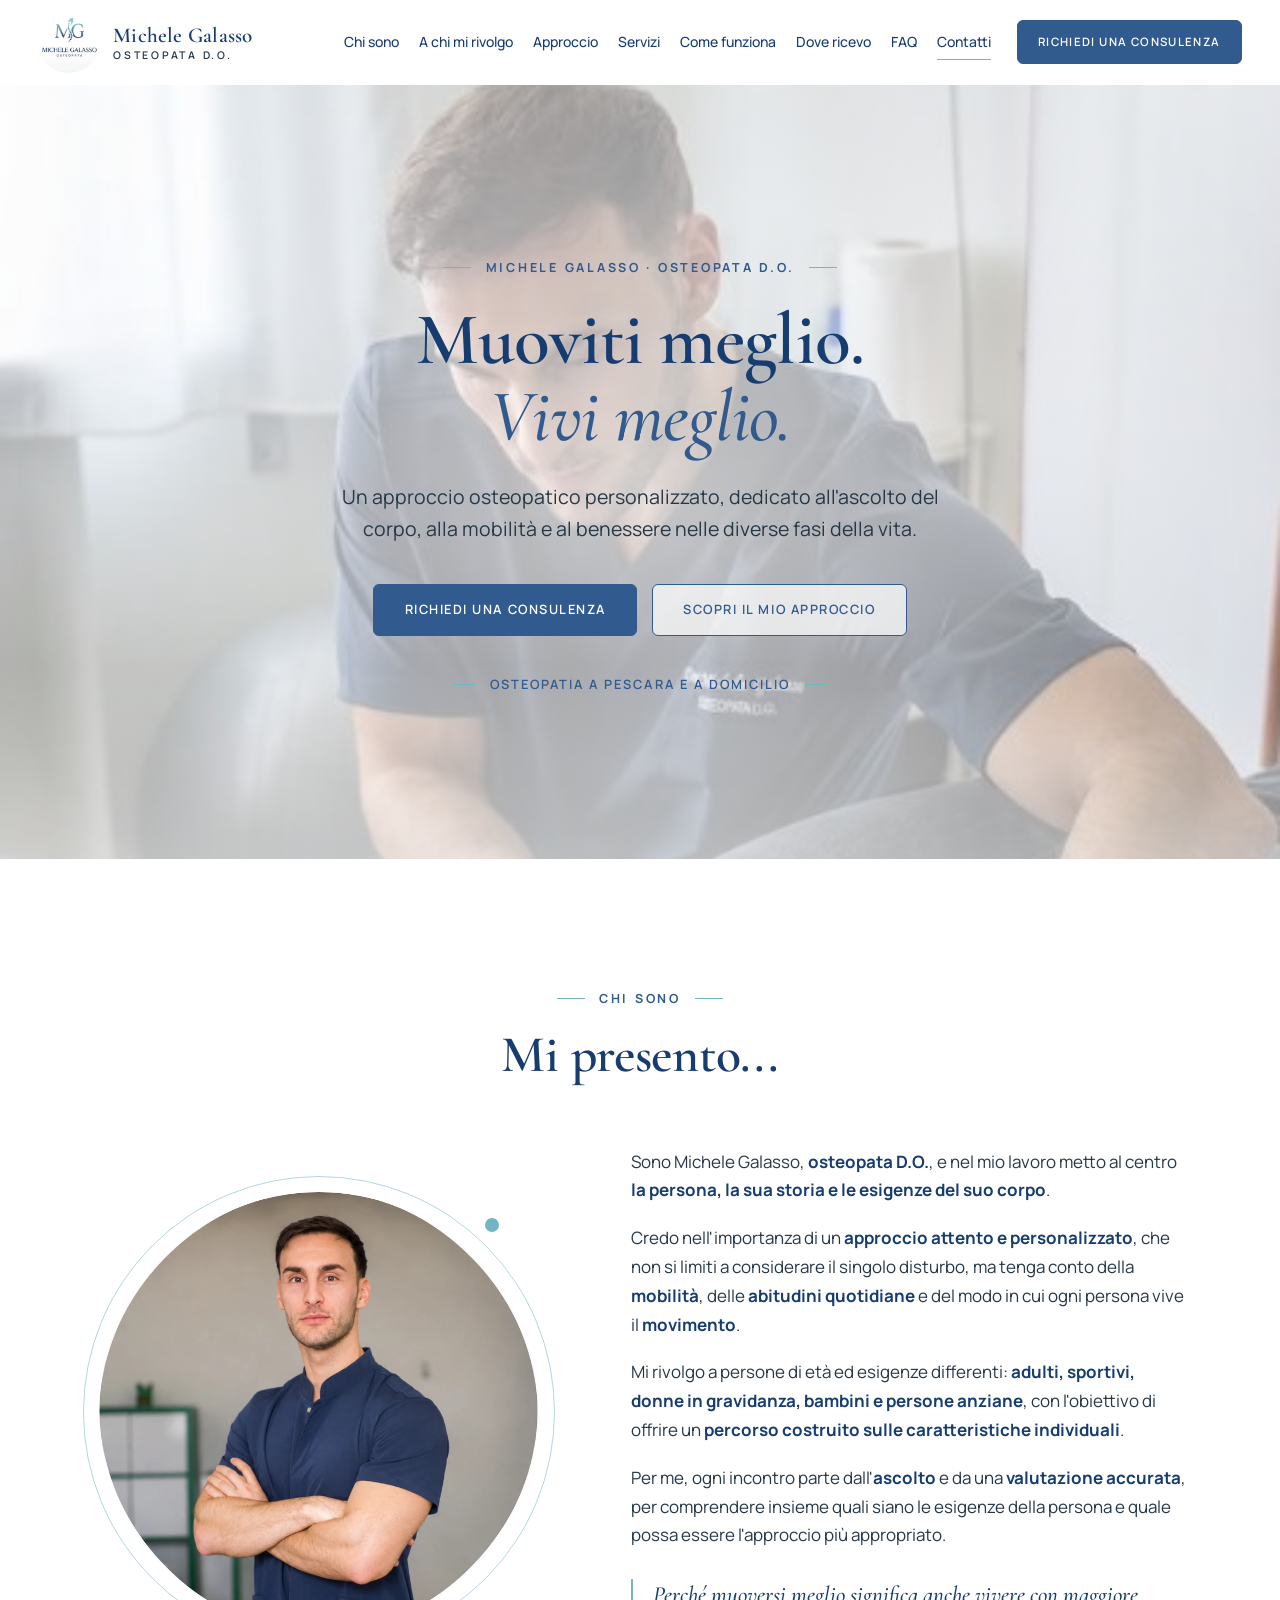
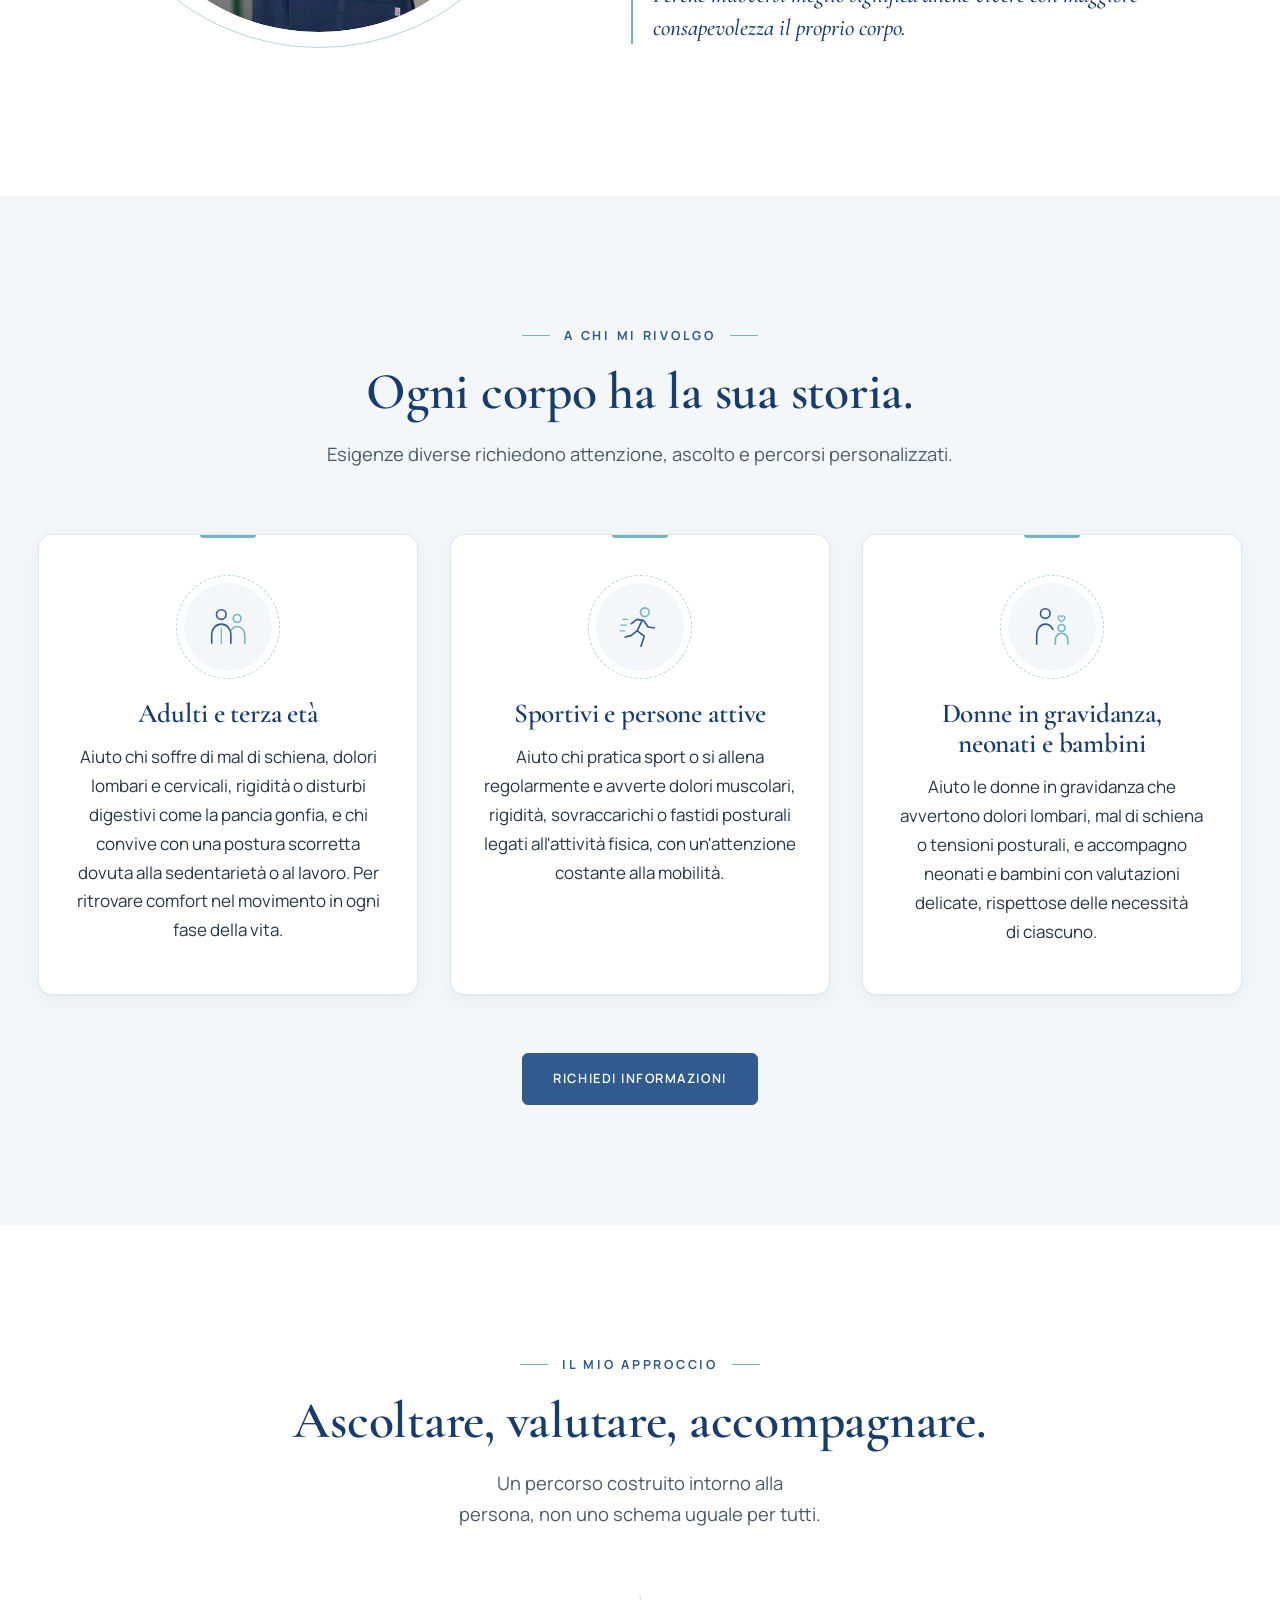
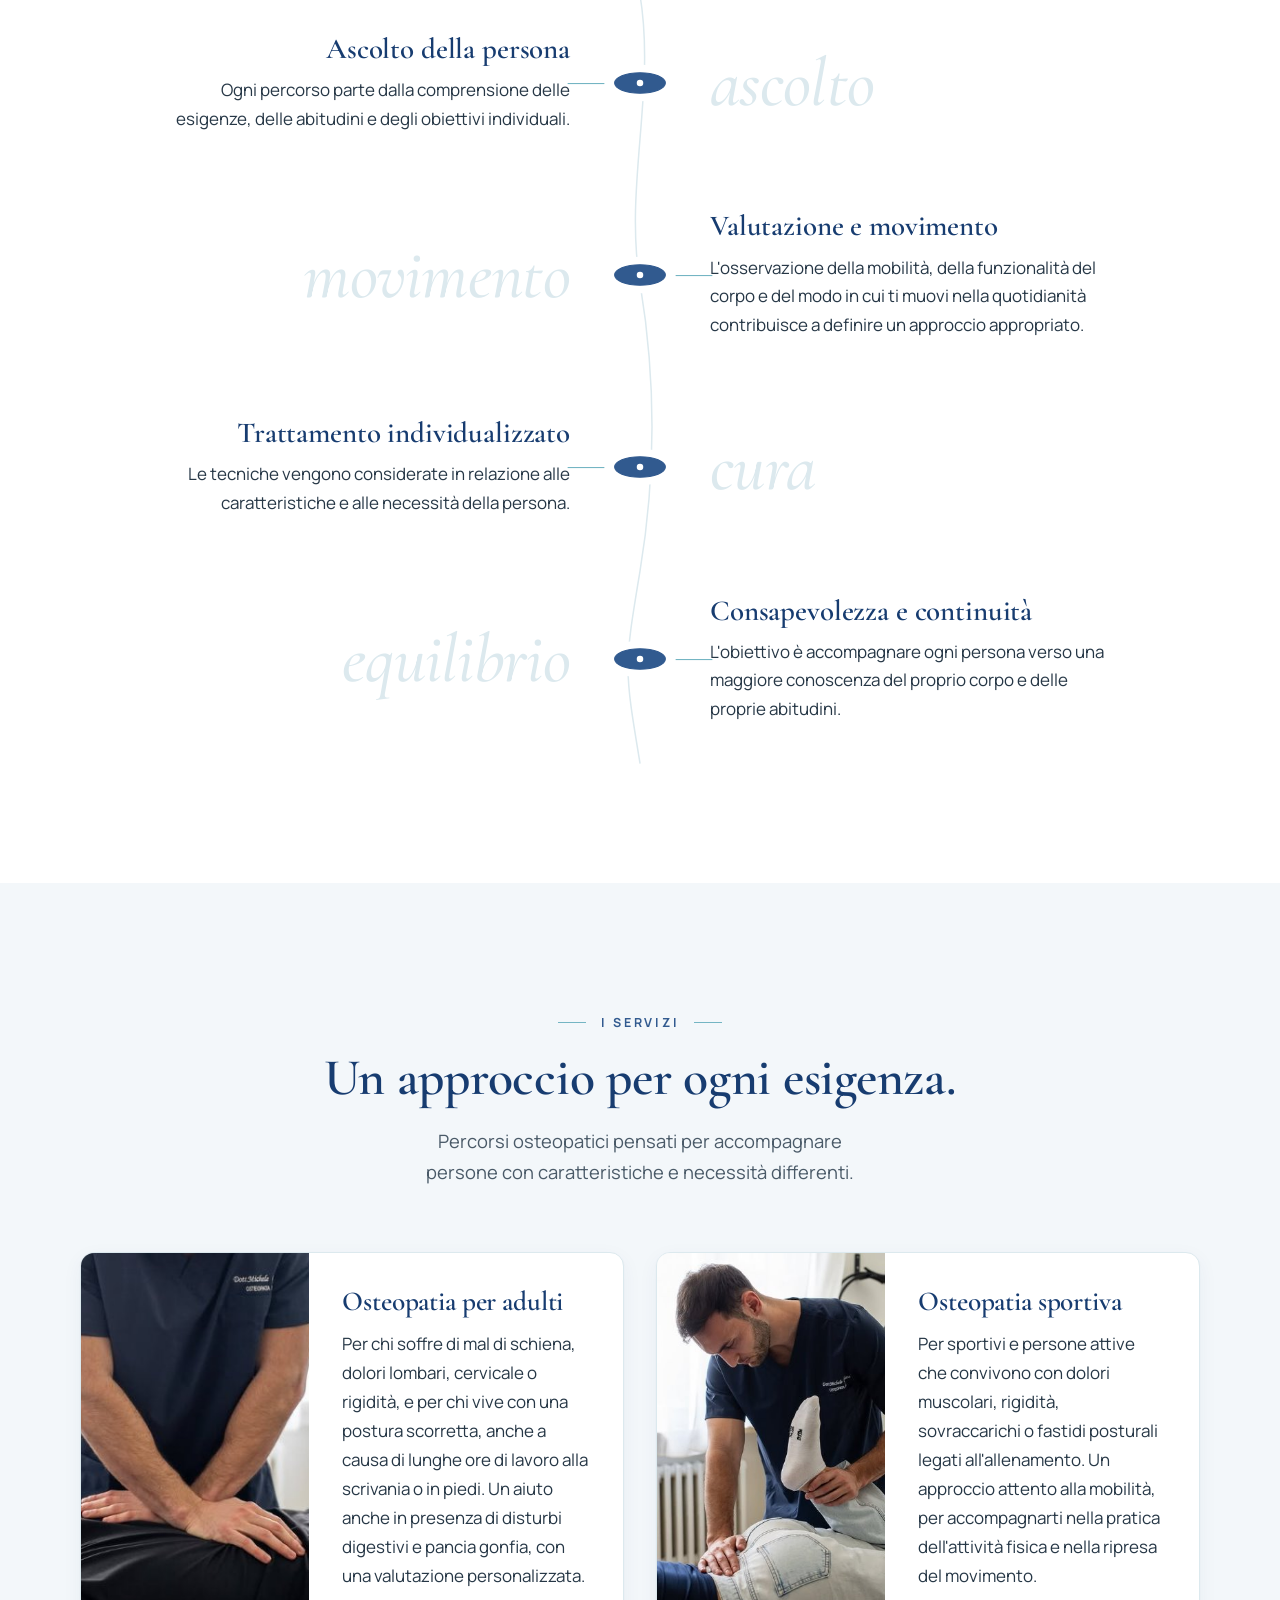
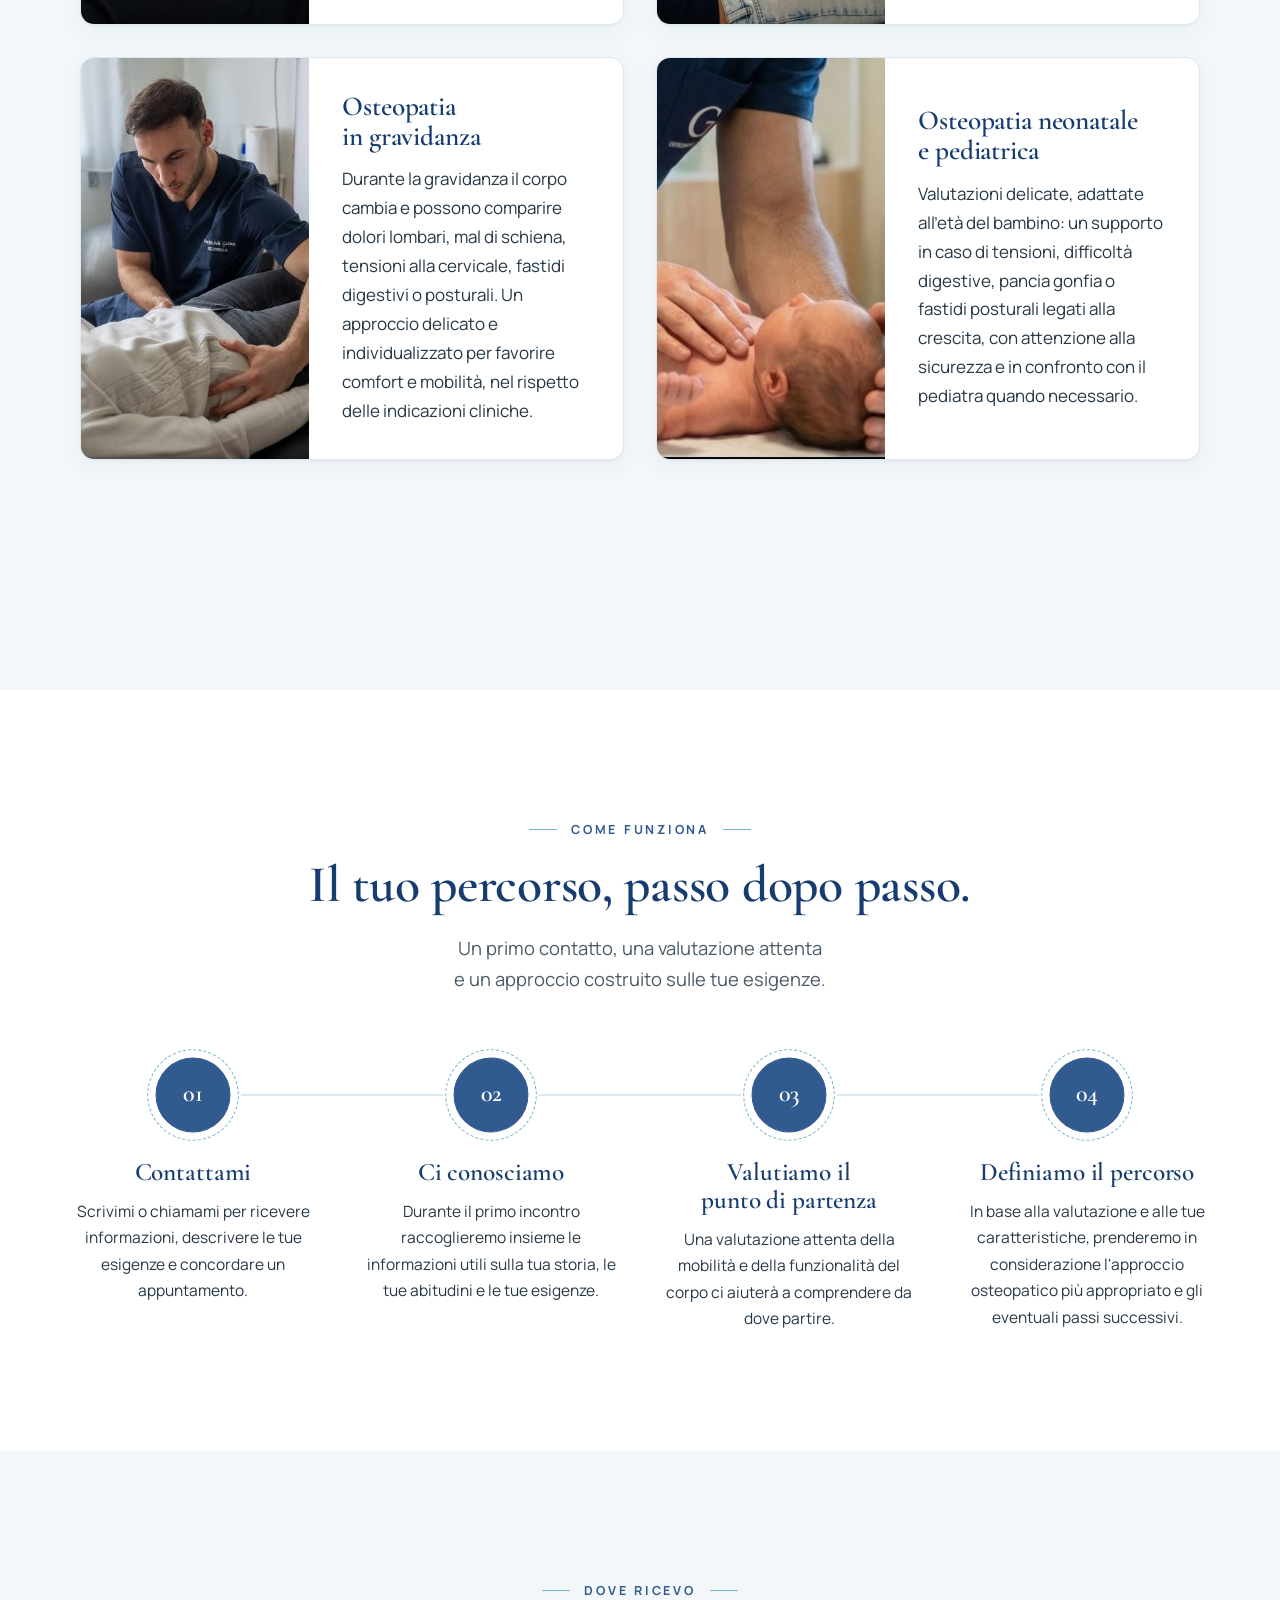
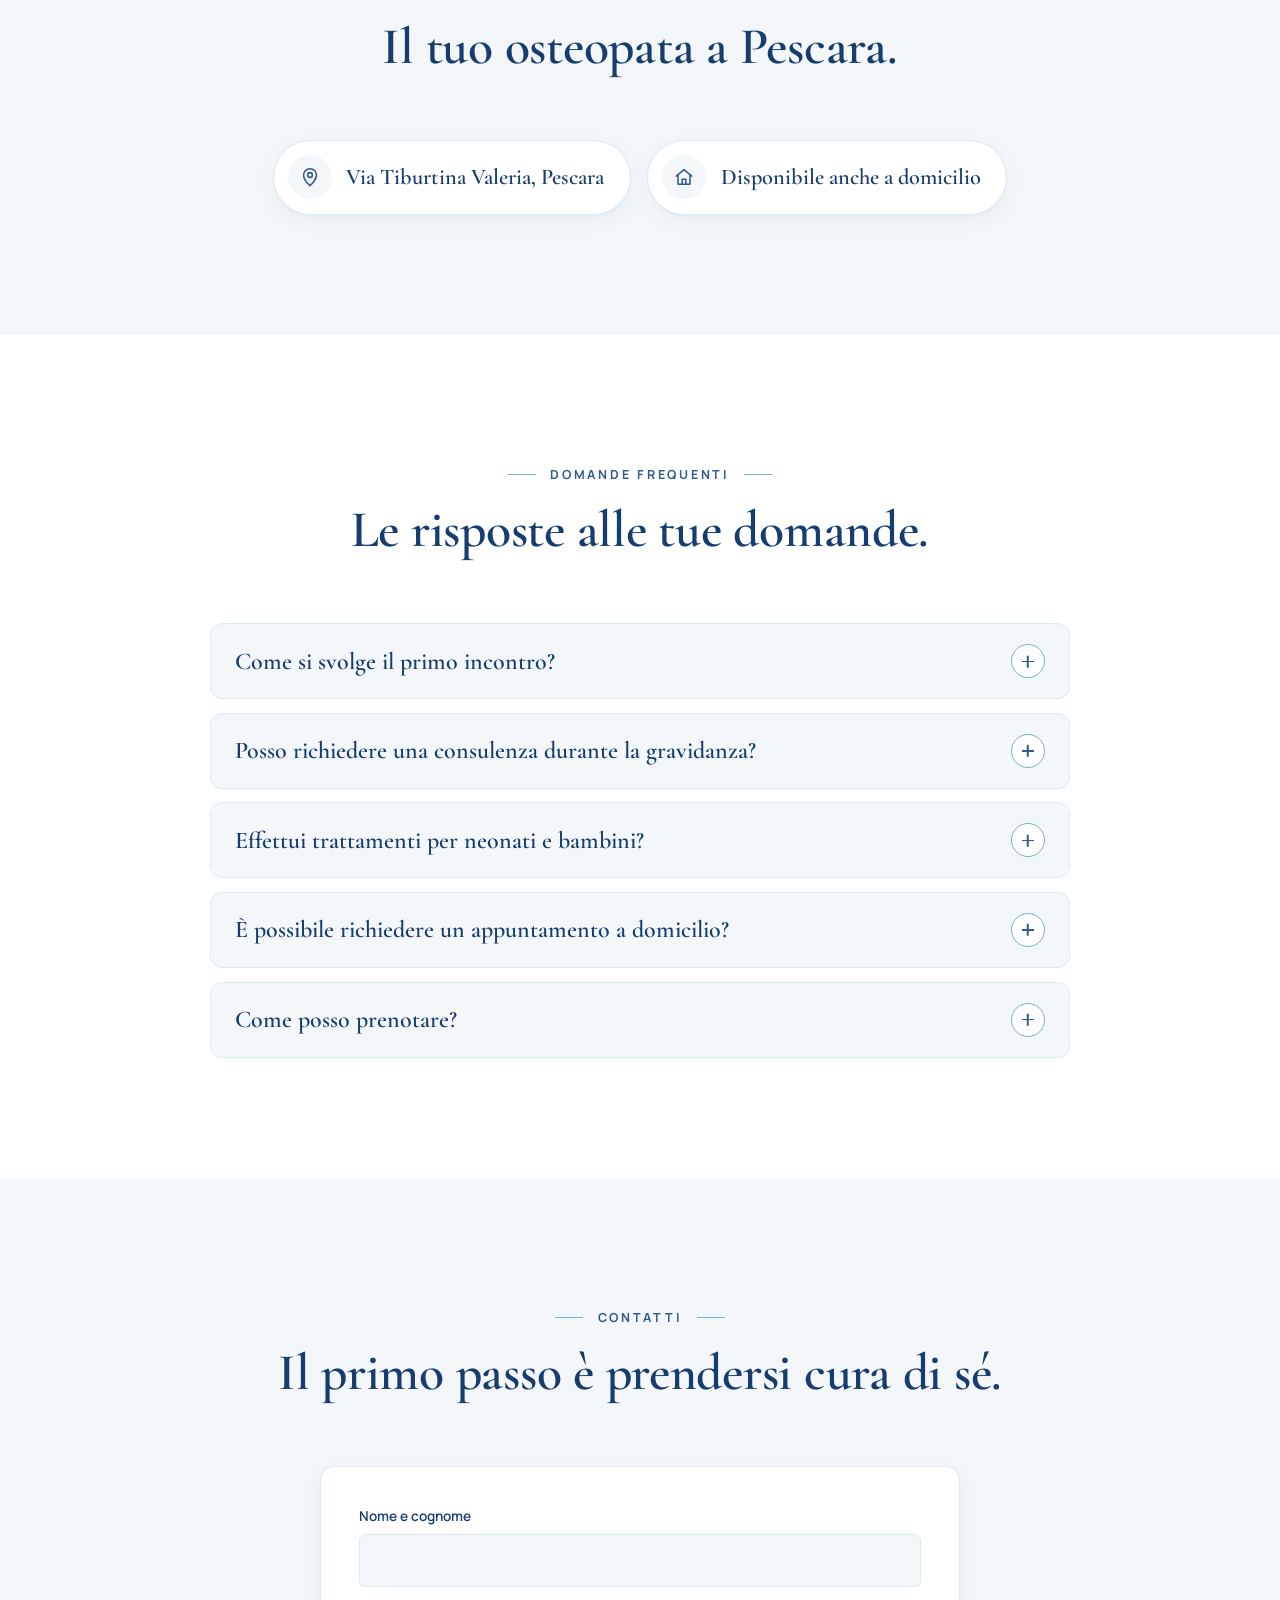
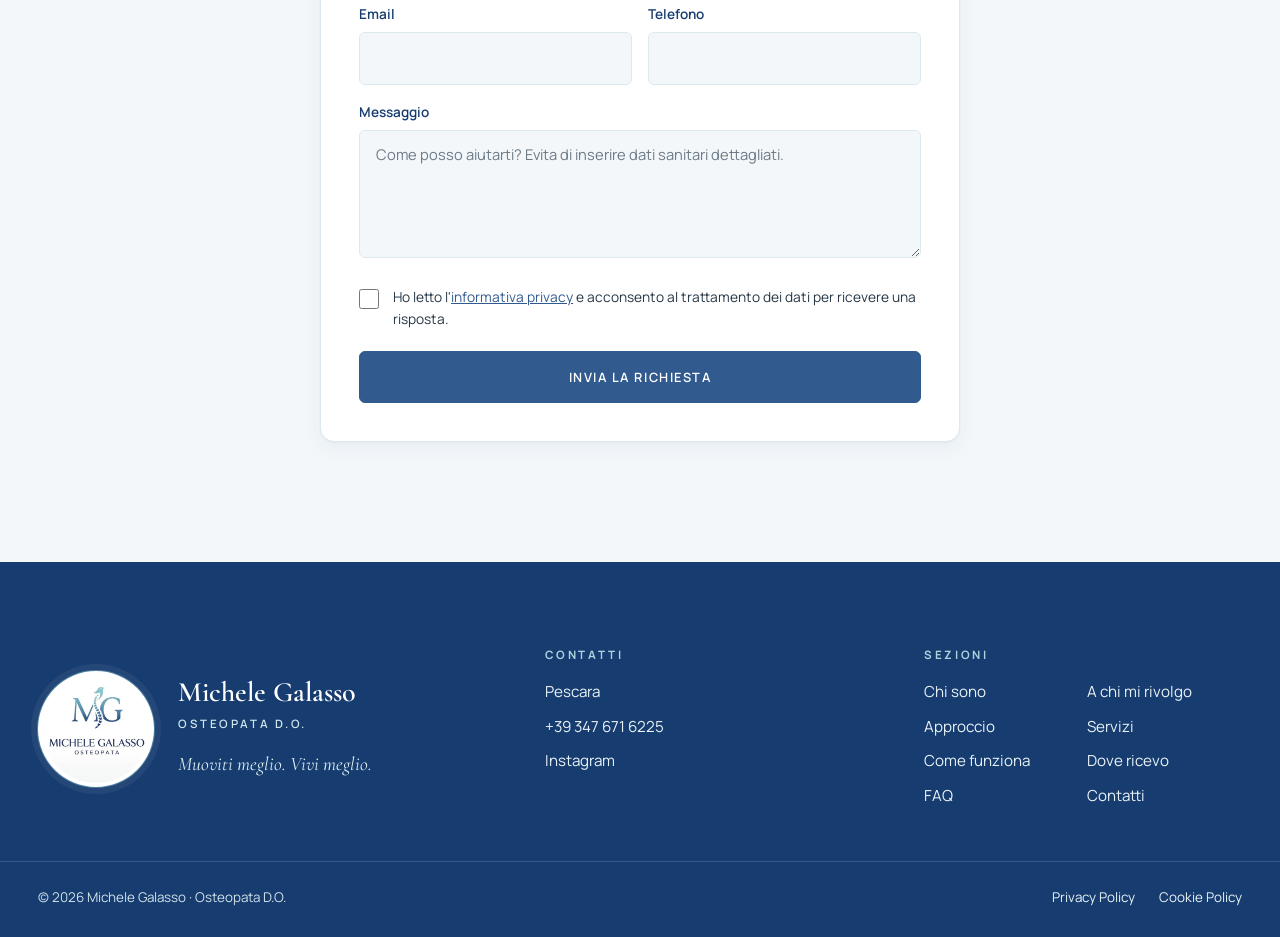
==== index.html @ 33744a8e "Sito one-page Michele Galasso, Osteopata D.O. Co-Authored-By: Claude Opus 5.5 <noreply@anthropic.com" ====
<!doctype html>
<html lang="it">
<head>
  <meta charset="utf-8">
  <meta name="viewport" content="width=device-width, initial-scale=1">
  <title>Michele Galasso | Osteopata D.O. a Pescara</title>
  <meta name="description" content="Michele Galasso, osteopata D.O. a Pescara. Scopri l'approccio personalizzato, gli ambiti di attività e come richiedere informazioni o una consulenza.">
  <meta name="theme-color" content="#173C70">
  <link rel="icon" type="image/png" href="assets/logo-michele-galasso.png">

  <meta property="og:type" content="website">
  <meta property="og:locale" content="it_IT">
  <meta property="og:title" content="Michele Galasso | Osteopata D.O. a Pescara">
  <meta property="og:description" content="Un approccio osteopatico personalizzato a Pescara. Muoviti meglio. Vivi meglio.">
  <meta property="og:image" content="assets/hero-michele-galasso-osteopata.jpg">

  <link rel="preload" as="image" href="assets/hero-michele-galasso-osteopata.jpg" fetchpriority="high">
  <link rel="preconnect" href="https://fonts.googleapis.com">
  <link rel="preconnect" href="https://fonts.gstatic.com" crossorigin>
  <link href="https://fonts.googleapis.com/css2?family=Cormorant+Garamond:ital,wght@0,500;0,600;1,500;1,600&family=Manrope:wght@400;500;600;700&display=swap" rel="stylesheet">
  <link rel="stylesheet" href="css/style.css">

  <!-- Dati strutturati: solo informazioni verificate (nessun civico, nessuna recensione). -->
  <script type="application/ld+json">
  {
    "@context": "https://schema.org",
    "@type": "LocalBusiness",
    "name": "Michele Galasso — Osteopata D.O.",
    "description": "Osteopata D.O. a Pescara. Approccio osteopatico personalizzato.",
    "telephone": "+39 347 671 6225",
    "image": "assets/hero-michele-galasso-osteopata.jpg",
    "logo": "assets/logo-michele-galasso-800.png",
    "address": {
      "@type": "PostalAddress",
      "streetAddress": "Via Tiburtina Valeria",
      "addressLocality": "Pescara",
      "addressRegion": "Abruzzo",
      "addressCountry": "IT"
    },
    "areaServed": "Pescara",
    "sameAs": ["https://www.instagram.com/michelegalasso_osteopata/"]
  }
  </script>
  <script>document.documentElement.classList.add('js');</script>
</head>
<body>
  <a class="skip-link" href="#main">Vai al contenuto</a>

  <!-- ============ 1. HEADER ============ -->
  <header class="site-header" id="top">
    <div class="container header-inner">
      <a class="brand" href="#top" aria-label="Michele Galasso, Osteopata D.O. — torna all'inizio">
        <img class="brand-logo" src="assets/logo-michele-galasso.png" alt="Logo Michele Galasso Osteopata" width="400" height="400">
        <span class="brand-text" aria-hidden="true">
          <span class="brand-name">Michele Galasso</span>
          <span class="brand-role">Osteopata D.O.</span>
        </span>
      </a>

      <nav class="main-nav" id="main-nav" aria-label="Navigazione principale">
        <ul class="nav-list">
          <li><a href="#chi-sono">Chi sono</a></li>
          <li><a href="#a-chi-mi-rivolgo">A chi mi rivolgo</a></li>
          <li><a href="#approccio">Approccio</a></li>
          <li><a href="#servizi">Servizi</a></li>
          <li><a href="#come-funziona">Come funziona</a></li>
          <li><a href="#dove-ricevo">Dove ricevo</a></li>
          <li><a href="#faq">FAQ</a></li>
          <li><a href="#contatti">Contatti</a></li>
        </ul>
        <a class="btn btn-primary nav-cta" href="#contatti">Richiedi una consulenza</a>
      </nav>

      <button class="nav-toggle" type="button" aria-controls="main-nav" aria-expanded="false">
        <span class="sr-only">Apri il menu</span>
        <span class="nav-toggle-bars" aria-hidden="true"><span></span><span></span><span></span></span>
      </button>
    </div>
  </header>

  <main id="main">

    <!-- ============ 2. HERO ============ -->
    <section class="hero" aria-labelledby="hero-title">
      <div class="hero-media">
        <img src="assets/hero-michele-galasso-osteopata.jpg"
             alt="Michele Galasso, osteopata, durante un trattamento osteopatico manuale su una paziente"
             width="471" height="567" fetchpriority="high" decoding="async">
      </div>
      <div class="hero-overlay" aria-hidden="true"></div>
      <div class="container hero-content">
        <p class="eyebrow eyebrow--hero">Michele Galasso · Osteopata D.O.</p>
        <h1 id="hero-title" class="hero-title"><span class="hero-title-a">Muoviti meglio.</span><br><span class="hero-title-b">Vivi meglio.</span></h1>
        <p class="hero-lead">Un approccio osteopatico personalizzato, dedicato all'ascolto del corpo, alla mobilità e al benessere nelle diverse fasi della vita.</p>
        <div class="hero-actions">
          <a class="btn btn-primary" href="#contatti">Richiedi una consulenza</a>
          <a class="btn btn-outline" href="#approccio">Scopri il mio approccio</a>
        </div>
        <p class="hero-note"><span class="hero-note-line" aria-hidden="true"></span><span>Osteopatia a Pescara e a domicilio</span><span class="hero-note-line" aria-hidden="true"></span></p>
      </div>
    </section>

    <!-- ============ 3. CHI SONO ============ -->
    <section class="section section--white" id="chi-sono" aria-labelledby="chi-sono-title">
      <div class="container about">
        <figure class="about-photo reveal">
          <img src="assets/michele-galasso-ritratto.webp" alt="Ritratto di Michele Galasso, osteopata D.O., in divisa blu" width="800" height="800" loading="lazy" decoding="async">
        </figure>

        <header class="section-head about-head reveal">
          <p class="eyebrow">Chi sono</p>
          <h2 id="chi-sono-title">Mi presento...</h2>
        </header>

        <div class="about-text reveal">
          <p>Sono Michele Galasso, <strong>osteopata D.O.</strong>, e nel mio lavoro metto al centro <strong>la persona, la sua storia e le esigenze del suo corpo</strong>.</p>
          <p>Credo nell'importanza di un <strong>approccio attento e personalizzato</strong>, che non si limiti a considerare il singolo disturbo, ma tenga conto della <strong>mobilità</strong>, delle <strong>abitudini quotidiane</strong> e del modo in cui ogni persona vive il <strong>movimento</strong>.</p>
          <p>Mi rivolgo a persone di età ed esigenze differenti: <strong>adulti, sportivi, donne in gravidanza, bambini e persone anziane</strong>, con l'obiettivo di offrire un <strong>percorso costruito sulle caratteristiche individuali</strong>.</p>
          <p>Per me, ogni incontro parte dall'<strong>ascolto</strong> e da una <strong>valutazione accurata</strong>, per comprendere insieme quali siano le esigenze della persona e quale possa essere l'approccio più appropriato.</p>
          <p class="about-quote">Perché muoversi meglio significa anche vivere con maggiore consapevolezza il proprio corpo.</p>
        </div>
      </div>
    </section>

    <!-- ============ 4. A CHI MI RIVOLGO ============ -->
    <section class="section section--ice" id="a-chi-mi-rivolgo" aria-labelledby="target-title">
      <div class="container">
        <header class="section-head reveal">
          <p class="eyebrow">A chi mi rivolgo</p>
          <h2 id="target-title">Ogni corpo ha la sua storia.</h2>
          <p class="section-lead">Esigenze diverse richiedono attenzione, ascolto e percorsi personalizzati.</p>
        </header>

        <div class="cards cards--3">
          <article class="card card--target reveal">
            <span class="target-icon" aria-hidden="true">
              <svg viewBox="0 0 48 48" fill="none" stroke-linecap="round" stroke-linejoin="round">
                <circle cx="17" cy="11" r="5" class="ic-main"/>
                <path d="M7 41v-9.5C7 25.7 11.5 21 17 21s10 4.7 10 10.5V41" class="ic-main"/>
                <circle cx="33.5" cy="15" r="4" class="ic-accent"/>
                <path d="M27.5 27.2c1.4-2.3 3.5-3.7 6-3.7 4.4 0 8 4 8 9V41" class="ic-accent"/>
                <path d="M17 26v15" class="ic-thin"/>
              </svg>
            </span>
            <h3>Adulti e terza età</h3>
            <p>Aiuto chi soffre di mal di schiena, dolori lombari e cervicali, rigidità o disturbi digestivi come la pancia gonfia, e chi convive con una postura scorretta dovuta alla sedentarietà o al lavoro. Per ritrovare comfort nel movimento in ogni fase della vita.</p>
          </article>

          <article class="card card--target reveal">
            <span class="target-icon" aria-hidden="true">
              <svg viewBox="0 0 48 48" fill="none" stroke-linecap="round" stroke-linejoin="round">
                <circle cx="29" cy="8.5" r="4.5" class="ic-accent"/>
                <path d="M26.5 16.5 21 28l7.5 5.5L25 44" class="ic-main"/>
                <path d="M21 28l-6.5 5-6 1.5" class="ic-main"/>
                <path d="M15 20.5l6-4.5 7 1.5 4.5 6.5 6.5 1" class="ic-main"/>
                <path d="M4 22h6M3 28h5M6 16h5" class="ic-thin"/>
              </svg>
            </span>
            <h3>Sportivi e persone attive</h3>
            <p>Aiuto chi pratica sport o si allena regolarmente e avverte dolori muscolari, rigidità, sovraccarichi o fastidi posturali legati all'attività fisica, con un'attenzione costante alla mobilità.</p>
          </article>

          <article class="card card--target reveal">
            <span class="target-icon" aria-hidden="true">
              <svg viewBox="0 0 48 48" fill="none" stroke-linecap="round" stroke-linejoin="round">
                <circle cx="17" cy="10" r="5" class="ic-main"/>
                <path d="M8 42v-10c0-6 4-11 9-11 3.4 0 6.3 2.2 7.9 5.5" class="ic-main"/>
                <circle cx="34" cy="25" r="3.6" class="ic-accent"/>
                <path d="M27.5 42v-4.5c0-4 2.9-7 6.5-7s6.5 3 6.5 7V42" class="ic-accent"/>
                <path d="M33.8 13.6c-.9-1.7-3.6-1.5-3.6.7 0 1.9 3.6 4.2 3.6 4.2s3.6-2.3 3.6-4.2c0-2.2-2.7-2.4-3.6-.7z" class="ic-thin"/>
              </svg>
            </span>
            <h3>Donne in gravidanza, neonati e bambini</h3>
            <p>Aiuto le donne in gravidanza che avvertono dolori lombari, mal di schiena o tensioni posturali, e accompagno neonati e bambini con valutazioni delicate, rispettose delle necessità di ciascuno.</p>
          </article>
        </div>

        <div class="section-cta reveal">
          <a class="btn btn-primary" href="#contatti">Richiedi informazioni</a>
        </div>
      </div>
    </section>

    <!-- ============ 5. IL MIO APPROCCIO ============ -->
    <section class="section section--white" id="approccio" aria-labelledby="approccio-title">
      <div class="container">
        <header class="section-head reveal">
          <p class="eyebrow">Il mio approccio</p>
          <h2 id="approccio-title">Ascoltare, valutare, accompagnare.</h2>
          <p class="section-lead">Un percorso costruito intorno alla persona, non uno schema uguale per tutti.</p>
        </header>

        <div class="spine" data-spine>
          <svg class="spine-svg" viewBox="0 0 40 1000" preserveAspectRatio="none" aria-hidden="true">
            <path class="spine-track" d="M20 0 C 36 125, 4 250, 20 375 S 36 625, 20 750 S 4 875, 20 1000"/>
            <path class="spine-draw" pathLength="1" d="M20 0 C 36 125, 4 250, 20 375 S 36 625, 20 750 S 4 875, 20 1000"/>
          </svg>

          <ul class="principles">
            <li class="principle principle--left">
              <div class="principle-content reveal">
                <h3>Ascolto della persona</h3>
                <p>Ogni percorso parte dalla comprensione delle esigenze, delle abitudini e degli obiettivi individuali.</p>
              </div>
              <span class="principle-node" aria-hidden="true"></span>
              <span class="principle-ghost" aria-hidden="true">ascolto</span>
            </li>
            <li class="principle principle--right">
              <div class="principle-content reveal">
                <h3>Valutazione e movimento</h3>
                <p>L'osservazione della mobilità, della funzionalità del corpo e del modo in cui ti muovi nella quotidianità contribuisce a definire un approccio appropriato.</p>
              </div>
              <span class="principle-node" aria-hidden="true"></span>
              <span class="principle-ghost" aria-hidden="true">movimento</span>
            </li>
            <li class="principle principle--left">
              <div class="principle-content reveal">
                <h3>Trattamento individualizzato</h3>
                <p>Le tecniche vengono considerate in relazione alle caratteristiche e alle necessità della persona.</p>
              </div>
              <span class="principle-node" aria-hidden="true"></span>
              <span class="principle-ghost" aria-hidden="true">cura</span>
            </li>
            <li class="principle principle--right">
              <div class="principle-content reveal">
                <h3>Consapevolezza e continuità</h3>
                <p>L'obiettivo è accompagnare ogni persona verso una maggiore conoscenza del proprio corpo e delle proprie abitudini.</p>
              </div>
              <span class="principle-node" aria-hidden="true"></span>
              <span class="principle-ghost" aria-hidden="true">equilibrio</span>
            </li>
          </ul>
        </div>
      </div>
    </section>

    <!-- ============ 6. I SERVIZI ============ -->
    <section class="section section--ice" id="servizi" aria-labelledby="servizi-title">
      <div class="container">
        <header class="section-head reveal">
          <p class="eyebrow">I servizi</p>
          <h2 id="servizi-title">Un approccio per ogni esigenza.</h2>
          <p class="section-lead">Percorsi osteopatici pensati per accompagnare persone con caratteristiche e necessità differenti.</p>
        </header>

        <div class="cards cards--2">
          <article class="card card--service reveal">
            <div class="card-media">
              <img src="assets/servizio-adulti.jpg" style="object-position: 50% 62%"
                   alt="Michele Galasso durante un trattamento osteopatico sulla zona lombare" width="415" height="399" loading="lazy" decoding="async">
            </div>
            <div class="card-body">
              <h3>Osteopatia per adulti</h3>
              <p>Per chi soffre di mal di schiena, dolori lombari, cervicale o rigidità, e per chi vive con una postura scorretta, anche a causa di lunghe ore di lavoro alla scrivania o in piedi. Un aiuto anche in presenza di disturbi digestivi e pancia gonfia, con una valutazione personalizzata.</p>
            </div>
          </article>

          <article class="card card--service reveal">
            <div class="card-media">
              <img src="assets/servizio-sportiva.jpg" style="object-position: 45% 40%"
                   alt="Michele Galasso durante una valutazione della mobilità dell'anca e della gamba" width="475" height="539" loading="lazy" decoding="async">
            </div>
            <div class="card-body">
              <h3>Osteopatia sportiva</h3>
              <p>Per sportivi e persone attive che convivono con dolori muscolari, rigidità, sovraccarichi o fastidi posturali legati all'allenamento. Un approccio attento alla mobilità, per accompagnarti nella pratica dell'attività fisica e nella ripresa del movimento.</p>
            </div>
          </article>

          <article class="card card--service reveal">
            <div class="card-media">
              <img src="assets/servizio-gravidanza.jpg" style="object-position: 50% 45%"
                   alt="Michele Galasso durante un trattamento osteopatico delicato su una paziente sdraiata su un fianco" width="461" height="557" loading="lazy" decoding="async">
            </div>
            <div class="card-body">
              <h3>Osteopatia in gravidanza</h3>
              <p>Durante la gravidanza il corpo cambia e possono comparire dolori lombari, mal di schiena, tensioni alla cervicale, fastidi digestivi o posturali. Un approccio delicato e individualizzato per favorire comfort e mobilità, nel rispetto delle indicazioni cliniche.</p>
            </div>
          </article>

          <article class="card card--service reveal">
            <div class="card-media">
              <img src="assets/servizio-pediatrica.jpg" style="object-position: 50% 68%"
                   alt="Michele Galasso durante una valutazione osteopatica delicata su un neonato" width="327" height="413" loading="lazy" decoding="async">
            </div>
            <div class="card-body">
              <h3>Osteopatia neonatale e pediatrica</h3>
              <p>Valutazioni delicate, adattate all'età del bambino: un supporto in caso di tensioni, difficoltà digestive, pancia gonfia o fastidi posturali legati alla crescita, con attenzione alla sicurezza e in confronto con il pediatra quando necessario.</p>
            </div>
          </article>
        </div>

        <div class="section-cta reveal">
          <a class="btn btn-primary" href="#contatti">Richiedi una consulenza</a>
        </div>
      </div>
    </section>

    <!-- ============ 7. COME FUNZIONA ============ -->
    <section class="section section--white" id="come-funziona" aria-labelledby="steps-title">
      <div class="container">
        <header class="section-head reveal">
          <p class="eyebrow">Come funziona</p>
          <h2 id="steps-title">Il tuo percorso, passo dopo passo.</h2>
          <p class="section-lead">Un primo contatto, una valutazione attenta e un approccio costruito sulle tue esigenze.</p>
        </header>

        <div class="journey" data-journey>
          <div class="journey-track" aria-hidden="true">
            <span class="journey-fill"></span>
            <span class="journey-head"></span>
          </div>
          <ol class="journey-steps">
            <li class="jstep">
              <span class="jstep-node" aria-hidden="true"><span>01</span></span>
              <div class="jstep-text">
                <h3>Contattami</h3>
                <p>Scrivimi o chiamami per ricevere informazioni, descrivere le tue esigenze e concordare un appuntamento.</p>
              </div>
            </li>
            <li class="jstep">
              <span class="jstep-node" aria-hidden="true"><span>02</span></span>
              <div class="jstep-text">
                <h3>Ci conosciamo</h3>
                <p>Durante il primo incontro raccoglieremo insieme le informazioni utili sulla tua storia, le tue abitudini e le tue esigenze.</p>
              </div>
            </li>
            <li class="jstep">
              <span class="jstep-node" aria-hidden="true"><span>03</span></span>
              <div class="jstep-text">
                <h3>Valutiamo il punto di partenza</h3>
                <p>Una valutazione attenta della mobilità e della funzionalità del corpo ci aiuterà a comprendere da dove partire.</p>
              </div>
            </li>
            <li class="jstep">
              <span class="jstep-node" aria-hidden="true"><span>04</span></span>
              <div class="jstep-text">
                <h3>Definiamo il percorso</h3>
                <p>In base alla valutazione e alle tue caratteristiche, prenderemo in considerazione l'approccio osteopatico più appropriato e gli eventuali passi successivi.</p>
              </div>
            </li>
          </ol>
        </div>
      </div>
    </section>

    <!-- ============ 8. DOVE RICEVO ============ -->
    <section class="section section--ice" id="dove-ricevo" aria-labelledby="dove-title">
      <div class="container">
        <header class="section-head reveal">
          <p class="eyebrow">Dove ricevo</p>
          <h2 id="dove-title">Il tuo osteopata a Pescara.</h2>
        </header>

        <div class="address reveal">
          <!-- Civico da verificare (75 o 87) prima di aggiungerlo -->
          <address class="address-box">
            <span class="address-icon" aria-hidden="true">
              <svg viewBox="0 0 24 24" fill="none" stroke-linecap="round" stroke-linejoin="round"><path d="M12 21.5s-7-6.1-7-11.6A7 7 0 0 1 19 9.9c0 5.5-7 11.6-7 11.6z"/><circle cx="12" cy="9.8" r="2.6"/></svg>
            </span>
            <span>Via Tiburtina Valeria, Pescara</span>
          </address>
          <p class="address-box">
            <span class="address-icon" aria-hidden="true">
              <svg viewBox="0 0 24 24" fill="none" stroke-linecap="round" stroke-linejoin="round"><path d="M3.5 11 12 4l8.5 7"/><path d="M5.5 9.5V20h13V9.5"/><path d="M10 20v-5.5h4V20"/></svg>
            </span>
            <span>Disponibile anche a domicilio</span>
          </p>
        </div>
      </div>
    </section>

    <!-- ============ 9. FAQ ============ -->
    <section class="section section--white" id="faq" aria-labelledby="faq-title">
      <div class="container">
        <header class="section-head reveal">
          <p class="eyebrow">Domande frequenti</p>
          <h2 id="faq-title">Le risposte alle tue domande.</h2>
        </header>

        <div class="faq reveal" data-accordion>
          <div class="faq-item">
            <h3 class="faq-q">
              <button type="button" id="faq-btn-2" aria-expanded="false" aria-controls="faq-panel-2">
                <span>Come si svolge il primo incontro?</span><span class="faq-icon" aria-hidden="true"></span>
              </button>
            </h3>
            <div class="faq-a" id="faq-panel-2" role="region" aria-labelledby="faq-btn-2" hidden>
              <div class="faq-a-inner"><p>Nel primo incontro raccolgo le informazioni utili, ascolto le tue esigenze ed effettuo una valutazione, per comprendere insieme a te se e come procedere con il trattamento.</p></div>
            </div>
          </div>
          <div class="faq-item">
            <h3 class="faq-q">
              <button type="button" id="faq-btn-3" aria-expanded="false" aria-controls="faq-panel-3">
                <span>Posso richiedere una consulenza durante la gravidanza?</span><span class="faq-icon" aria-hidden="true"></span>
              </button>
            </h3>
            <div class="faq-a" id="faq-panel-3" role="region" aria-labelledby="faq-btn-3" hidden>
              <div class="faq-a-inner"><p>Sì, puoi contattarmi per ricevere informazioni su una valutazione osteopatica in gravidanza. Considero ogni situazione con attenzione individuale e, quando necessario, mi confronto con i professionisti sanitari di riferimento.</p></div>
            </div>
          </div>
          <div class="faq-item">
            <h3 class="faq-q">
              <button type="button" id="faq-btn-4" aria-expanded="false" aria-controls="faq-panel-4">
                <span>Effettui trattamenti per neonati e bambini?</span><span class="faq-icon" aria-hidden="true"></span>
              </button>
            </h3>
            <div class="faq-a" id="faq-panel-4" role="region" aria-labelledby="faq-btn-4" hidden>
              <div class="faq-a-inner"><p>Sì, mi occupo anche di valutazioni osteopatiche rivolte all'età pediatrica. Considero sempre le esigenze del bambino e il ruolo del pediatra nella gestione della sua salute.</p></div>
            </div>
          </div>
          <div class="faq-item">
            <h3 class="faq-q">
              <button type="button" id="faq-btn-6" aria-expanded="false" aria-controls="faq-panel-6">
                <span>È possibile richiedere un appuntamento a domicilio?</span><span class="faq-icon" aria-hidden="true"></span>
              </button>
            </h3>
            <div class="faq-a" id="faq-panel-6" role="region" aria-labelledby="faq-btn-6" hidden>
              <div class="faq-a-inner"><p>Sì, oltre a ricevere a Pescara sono disponibile anche per visite a domicilio. Contattami per concordare insieme giorno e orario dell'appuntamento.</p></div>
            </div>
          </div>
          <div class="faq-item">
            <h3 class="faq-q">
              <button type="button" id="faq-btn-5" aria-expanded="false" aria-controls="faq-panel-5">
                <span>Come posso prenotare?</span><span class="faq-icon" aria-hidden="true"></span>
              </button>
            </h3>
            <div class="faq-a" id="faq-panel-5" role="region" aria-labelledby="faq-btn-5" hidden>
              <div class="faq-a-inner"><p>Puoi chiamarmi al <a href="tel:+393476716225">+39 347 671 6225</a> oppure scrivermi attraverso il <a href="#modulo-contatto">modulo di contatto</a>: ti risponderò il prima possibile.</p></div>
            </div>
          </div>
        </div>
      </div>
    </section>

    <!-- ============ 10. CONTATTI ============ -->
    <section class="section section--ice" id="contatti" aria-labelledby="contatti-title">
      <div class="container">
        <header class="section-head reveal">
          <p class="eyebrow">Contatti</p>
          <h2 id="contatti-title">Il primo passo è prendersi cura di sé.</h2>
        </header>

        <form class="contact-form reveal" id="modulo-contatto" novalidate aria-labelledby="contatti-title">
          <div class="field">
            <label for="f-nome">Nome e cognome</label>
            <input id="f-nome" name="nome" type="text" autocomplete="name" required maxlength="80" aria-describedby="err-nome">
            <p class="field-error" id="err-nome" aria-live="polite"></p>
          </div>
          <div class="field-row">
            <div class="field">
              <label for="f-email">Email</label>
              <input id="f-email" name="email" type="email" autocomplete="email" required maxlength="120" aria-describedby="err-email">
              <p class="field-error" id="err-email" aria-live="polite"></p>
            </div>
            <div class="field">
              <label for="f-tel">Telefono</label>
              <input id="f-tel" name="telefono" type="tel" autocomplete="tel" inputmode="tel" required maxlength="25" aria-describedby="err-tel">
              <p class="field-error" id="err-tel" aria-live="polite"></p>
            </div>
          </div>
          <div class="field">
            <label for="f-msg">Messaggio</label>
            <textarea id="f-msg" name="messaggio" rows="4" required maxlength="1500" placeholder="Come posso aiutarti? Evita di inserire dati sanitari dettagliati." aria-describedby="err-msg"></textarea>
            <p class="field-error" id="err-msg" aria-live="polite"></p>
          </div>

          <!-- Antispam: campo trappola invisibile agli utenti -->
          <div class="hp" aria-hidden="true">
            <label for="f-website">Lascia vuoto questo campo</label>
            <input id="f-website" name="website" type="text" tabindex="-1" autocomplete="off">
          </div>

          <div class="field field--check">
            <input id="f-privacy" name="privacy" type="checkbox" required aria-describedby="err-privacy">
            <label for="f-privacy">Ho letto l'<a href="privacy.html" target="_blank" rel="noopener">informativa privacy</a> e acconsento al trattamento dei dati per ricevere una risposta.</label>
            <p class="field-error" id="err-privacy" aria-live="polite"></p>
          </div>

          <button class="btn btn-primary btn-block" type="submit">Invia la richiesta</button>
          <div class="form-status" role="status" aria-live="polite"></div>
        </form>
      </div>
    </section>
  </main>

  <!-- ============ 11. FOOTER ============ -->
  <footer class="site-footer">
    <div class="container footer-grid">
      <div class="footer-brand">
        <span class="footer-logo-wrap">
          <img src="assets/logo-michele-galasso.png" alt="Logo Michele Galasso Osteopata" width="400" height="400" loading="lazy">
        </span>
        <div>
          <p class="footer-name">Michele Galasso</p>
          <p class="footer-role">Osteopata D.O.</p>
          <p class="footer-claim">Muoviti meglio. Vivi meglio.</p>
        </div>
      </div>

      <div class="footer-col">
        <h2 class="footer-title">Contatti</h2>
        <ul>
          <li>Pescara</li>
          <li><a href="tel:+393476716225">+39 347 671 6225</a></li>
          <li><a href="https://www.instagram.com/michelegalasso_osteopata/" target="_blank" rel="noopener">Instagram<span class="sr-only"> (si apre in una nuova scheda)</span></a></li>
        </ul>
      </div>

      <nav class="footer-col" aria-label="Collegamenti rapidi">
        <h2 class="footer-title">Sezioni</h2>
        <ul class="footer-links">
          <li><a href="#chi-sono">Chi sono</a></li>
          <li><a href="#a-chi-mi-rivolgo">A chi mi rivolgo</a></li>
          <li><a href="#approccio">Approccio</a></li>
          <li><a href="#servizi">Servizi</a></li>
          <li><a href="#come-funziona">Come funziona</a></li>
          <li><a href="#dove-ricevo">Dove ricevo</a></li>
          <li><a href="#faq">FAQ</a></li>
          <li><a href="#contatti">Contatti</a></li>
        </ul>
      </nav>
    </div>

    <div class="container footer-bottom">
      <p>© <span data-year>2026</span> Michele Galasso · Osteopata D.O.</p>
      <!-- Inserire P.IVA e dati professionali obbligatori solo quando verificati -->
      <ul class="footer-legal">
        <li><a href="privacy.html">Privacy Policy</a></li>
        <li><a href="privacy.html#cookie">Cookie Policy</a></li>
      </ul>
    </div>
  </footer>

  <script src="js/main.js" defer></script>
</body>
</html>
---- css/style.css ----
/* ==========================================================================
   Michele Galasso — Osteopata D.O.
   Contemporary Clinical Editorial
   ========================================================================== */

:root {
  /* Palette ufficiale */
  --white: #FFFFFF;
  --ice: #F3F7FA;
  --navy: #173C70;     /* titoli */
  --accent: #315A8F;   /* accenti e CTA */
  --cyan: #74B5C3;
  --slate: #263746;
  --border: #DCE9EE;
  --surface: #E8F1F4;

  --cyan-line: rgba(116, 181, 195, 0.55);
  --text-soft: #4A5A68;

  --font-serif: "Cormorant Garamond", "Cormorant", Georgia, "Times New Roman", serif;
  --font-sans: "Manrope", system-ui, -apple-system, "Segoe UI", Roboto, Arial, sans-serif;

  --fs-h1: clamp(2.5rem, 1.6rem + 3.9vw, 4.6rem);
  --fs-h2: clamp(2.05rem, 1.55rem + 2.1vw, 3.3rem);
  --fs-h3: clamp(1.4rem, 1.27rem + 0.55vw, 1.8rem);
  --fs-body: clamp(1rem, 0.96rem + 0.18vw, 1.0625rem);
  --fs-eyebrow: 0.78rem;

  --container: 1220px;
  --gutter: clamp(1.25rem, 0.8rem + 2vw, 2.5rem);
  --section-y: clamp(4.75rem, 3.5rem + 5vw, 8.5rem);
  --header-h: 84px;

  --radius: 6px;
  --radius-lg: 14px;
  --shadow-sm: 0 1px 2px rgba(23, 60, 112, 0.04), 0 6px 20px rgba(23, 60, 112, 0.05);
  --shadow-md: 0 2px 4px rgba(23, 60, 112, 0.05), 0 16px 36px rgba(23, 60, 112, 0.08);
  --ease: cubic-bezier(0.22, 0.61, 0.36, 1);
  --t: 220ms;
}

/* ---------- Reset essenziale ---------- */
*, *::before, *::after { box-sizing: border-box; }
html { -webkit-text-size-adjust: 100%; scroll-behavior: smooth; scroll-padding-top: calc(var(--header-h) + 8px); }
body {
  margin: 0;
  background: var(--white);
  color: var(--slate);
  font-family: var(--font-sans);
  font-size: var(--fs-body);
  font-weight: 400;
  line-height: 1.7;
  -webkit-font-smoothing: antialiased;
  text-rendering: optimizeLegibility;
  overflow-x: hidden;
}
img { display: block; max-width: 100%; height: auto; }
a { color: var(--accent); }
h1, h2, h3 { margin: 0; color: var(--navy); font-family: var(--font-serif); font-weight: 600; line-height: 1.1; letter-spacing: -0.005em; text-wrap: balance; }
p { margin: 0 0 1.1em; text-wrap: pretty; }
ul, ol { margin: 0; padding: 0; list-style: none; }
button, input, textarea { font: inherit; color: inherit; }
address { font-style: normal; }
[hidden] { display: none !important; }

.sr-only {
  position: absolute !important; width: 1px; height: 1px; padding: 0; margin: -1px;
  overflow: hidden; clip: rect(0, 0, 0, 0); white-space: nowrap; border: 0;
}
.skip-link {
  position: absolute; left: 1rem; top: -100px; z-index: 200;
  background: var(--accent); color: var(--white); padding: 0.75rem 1.1rem; border-radius: var(--radius);
  font-weight: 600; text-decoration: none;
}
.skip-link:focus { top: 1rem; }

:focus-visible { outline: 2px solid var(--accent); outline-offset: 3px; border-radius: 3px; }

.container { width: 100%; max-width: calc(var(--container) + var(--gutter) * 2); margin-inline: auto; padding-inline: var(--gutter); }

/* ---------- Pulsanti ---------- */
.btn {
  display: inline-flex; align-items: center; justify-content: center; gap: 0.5rem;
  min-height: 52px; padding: 0.95rem 1.9rem;
  border: 1.5px solid var(--accent); border-radius: var(--radius);
  font-family: var(--font-sans); font-size: 0.8rem; font-weight: 600; letter-spacing: 0.12em; text-transform: uppercase;
  line-height: 1.2; text-align: center; text-decoration: none; cursor: pointer;
  transition: background-color var(--t) var(--ease), color var(--t) var(--ease), border-color var(--t) var(--ease), transform var(--t) var(--ease), box-shadow var(--t) var(--ease);
}
.btn-primary { background: var(--accent); color: var(--white); }
.btn-primary:hover { background: var(--navy); border-color: var(--navy); transform: translateY(-1px); box-shadow: 0 8px 20px rgba(49, 90, 143, 0.2); }
.btn-outline { background: rgba(255, 255, 255, 0.7); color: var(--accent); }
.btn-outline:hover { background: var(--surface); transform: translateY(-1px); }
.btn:focus-visible { outline: 2px solid var(--cyan); outline-offset: 3px; }
.btn-block { width: 100%; }

.text-link {
  display: inline-flex; align-items: center; gap: 0.5rem;
  font-size: 0.8rem; font-weight: 600; letter-spacing: 0.14em; text-transform: uppercase; text-decoration: none;
  color: var(--accent); padding-bottom: 4px;
  background: linear-gradient(var(--cyan), var(--cyan)) left bottom / 100% 1.5px no-repeat;
  transition: background-size var(--t) var(--ease), gap var(--t) var(--ease);
}
.text-link:hover { gap: 0.8rem; background-size: 40% 1.5px; }

/* ---------- Minititoli e intestazioni ---------- */
.eyebrow {
  display: inline-flex; align-items: center; justify-content: center; gap: 0.9rem;
  margin: 0 0 1.1rem;
  font-size: var(--fs-eyebrow); font-weight: 700; letter-spacing: 0.22em; text-transform: uppercase; color: var(--accent);
}
.eyebrow::before, .eyebrow::after { content: ""; width: 28px; height: 1px; background: var(--cyan); flex: none; }

.section-head { max-width: 760px; margin: 0 auto clamp(2.75rem, 2rem + 2.5vw, 4.25rem); text-align: center; }
.section-head h2 { font-size: var(--fs-h2); }
.section-lead { margin: 1.15rem auto 0; max-width: 640px; text-wrap: balance; color: var(--text-soft); font-size: clamp(1.02rem, 0.98rem + 0.25vw, 1.15rem); }

.section { padding-block: var(--section-y); }
.section--white { background: var(--white); }
.section--ice { background: var(--ice); }

.section-cta { display: flex; justify-content: center; margin-top: clamp(2.75rem, 2rem + 2vw, 3.75rem); }

/* ==========================================================================
   HEADER — desktop: tutte le voci in riga; mobile/tablet: menu burger
   ========================================================================== */
.site-header {
  position: sticky; top: 0; z-index: 100;
  background: var(--white);
  border-bottom: 1px solid transparent;
  transition: box-shadow var(--t) var(--ease), border-color var(--t) var(--ease);
}
.site-header.is-scrolled { box-shadow: 0 6px 24px rgba(23, 60, 112, 0.07); border-bottom-color: var(--border); }
.header-inner { display: flex; align-items: center; justify-content: space-between; gap: 1.5rem; height: var(--header-h); }

.brand { display: inline-flex; align-items: center; gap: 0.8rem; text-decoration: none; flex: none; }
.brand-logo { width: 62px; height: 62px; border-radius: 50%; }
.brand-text { display: flex; flex-direction: column; line-height: 1.15; }
.brand-name { font-family: var(--font-serif); font-weight: 600; font-size: 1.32rem; color: var(--navy); letter-spacing: 0.01em; white-space: nowrap; }
.brand-role { font-size: 0.66rem; font-weight: 600; letter-spacing: 0.26em; text-transform: uppercase; color: var(--slate); margin-top: 2px; white-space: nowrap; }

.main-nav { display: flex; align-items: center; gap: 1.6rem; }
.nav-list { display: flex; flex-wrap: nowrap; align-items: center; gap: 1.25rem; }
.nav-list a {
  position: relative; display: inline-block; padding: 0.4rem 0;
  font-size: 0.875rem; font-weight: 500; color: var(--navy); text-decoration: none; white-space: nowrap;
  transition: color var(--t) var(--ease);
}
.nav-list a::after {
  content: ""; position: absolute; left: 0; right: 0; bottom: 0; height: 1.5px; background: var(--cyan);
  transform: scaleX(0); transform-origin: left; transition: transform var(--t) var(--ease);
}
.nav-list a:hover { color: var(--accent); }
.nav-list a:hover::after, .nav-list a.is-active::after { transform: scaleX(1); }
.nav-cta { min-height: 44px; padding: 0.7rem 1.25rem; font-size: 0.72rem; white-space: nowrap; }

.nav-toggle {
  display: none; width: 48px; height: 48px; padding: 0; margin-right: -8px;
  background: transparent; border: 0; border-radius: var(--radius); cursor: pointer;
}
.nav-toggle-bars { position: relative; display: block; width: 24px; height: 16px; margin: auto; }
.nav-toggle-bars span {
  position: absolute; left: 0; width: 100%; height: 1.5px; background: var(--navy); border-radius: 2px;
  transition: transform var(--t) var(--ease), opacity var(--t) var(--ease), top var(--t) var(--ease);
}
.nav-toggle-bars span:nth-child(1) { top: 0; }
.nav-toggle-bars span:nth-child(2) { top: 7px; }
.nav-toggle-bars span:nth-child(3) { top: 14px; }
.nav-toggle[aria-expanded="true"] .nav-toggle-bars span:nth-child(1) { top: 7px; transform: rotate(45deg); }
.nav-toggle[aria-expanded="true"] .nav-toggle-bars span:nth-child(2) { opacity: 0; }
.nav-toggle[aria-expanded="true"] .nav-toggle-bars span:nth-child(3) { top: 7px; transform: rotate(-45deg); }

/* Desktop compatto: tutte le voci restano su una riga */
@media (min-width: 1024px) and (max-width: 1279px) {
  .brand-text { display: none; }
  .header-inner { gap: 1rem; }
  .main-nav { gap: 1rem; }
  .nav-list { gap: clamp(0.7rem, -0.6rem + 1.6vw, 1.1rem); }
  .nav-list a { font-size: 0.8rem; }
  .nav-cta { padding: 0.65rem 1rem; font-size: 0.66rem; letter-spacing: 0.08em; }
}

/* Menu burger: solo sotto i 1024px (smartphone e tablet) */
@media (max-width: 1023px) {
  .nav-toggle { display: inline-flex; align-items: center; }
  .main-nav {
    position: fixed; top: var(--header-h); left: 0; right: 0; bottom: 0;
    flex-direction: column; align-items: stretch; gap: 0;
    padding: 1.5rem var(--gutter) 2.5rem;
    background: var(--white); border-top: 1px solid var(--border);
    overflow-y: auto; overscroll-behavior: contain;
    opacity: 0; visibility: hidden; transform: translateY(-8px);
    transition: opacity var(--t) var(--ease), transform var(--t) var(--ease), visibility 0s linear var(--t);
  }
  .main-nav.is-open { opacity: 1; visibility: visible; transform: none; transition: opacity var(--t) var(--ease), transform var(--t) var(--ease); }
  .nav-list { flex-direction: column; align-items: stretch; gap: 0; max-width: 560px; width: 100%; margin: 0 auto; }
  .nav-list li { border-bottom: 1px solid var(--border); }
  .nav-list a { display: block; padding: 1rem 0.25rem; font-size: 1.05rem; text-align: center; }
  .nav-list a::after { display: none; }
  .nav-cta { margin: 1.75rem auto 0; width: 100%; max-width: 560px; min-height: 54px; font-size: 0.8rem; }
  body.nav-open { overflow: hidden; }
}

@media (max-width: 600px) {
  :root { --header-h: 72px; }
  .brand-logo { width: 52px; height: 52px; }
  .brand { gap: 0.65rem; }
  .brand-name { font-size: 1.15rem; }
  .brand-role { font-size: 0.6rem; letter-spacing: 0.22em; }
}
@media (max-width: 340px) {
  .brand-role { letter-spacing: 0.14em; }
  .brand-name { font-size: 1.05rem; }
}

/* ==========================================================================
   HERO
   ========================================================================== */
.hero {
  position: relative; isolation: isolate;
  display: flex; align-items: center;
  min-height: clamp(580px, calc(86vh - var(--header-h) + 84px), 900px);
  padding-block: clamp(5rem, 3.5rem + 5vw, 7.5rem);
  overflow: hidden;
  background: var(--ice);
}
.hero-media { position: absolute; inset: 0; z-index: -2; }
.hero-media img { width: 100%; height: 100%; object-fit: cover; object-position: 50% 16%; }
.hero-overlay {
  position: absolute; inset: 0; z-index: -1;
  background:
    radial-gradient(ellipse 55% 65% at 50% 52%, rgba(255, 255, 255, 0.78) 0%, rgba(255, 255, 255, 0.6) 55%, rgba(255, 255, 255, 0.32) 100%),
    linear-gradient(180deg, rgba(255, 255, 255, 0.2) 0%, rgba(255, 255, 255, 0) 30%, rgba(255, 255, 255, 0) 75%, rgba(243, 247, 250, 0.5) 100%);
}
.hero-content { text-align: center; max-width: 900px; }
.eyebrow--hero { margin-bottom: 1.5rem; }
.hero-title { font-size: var(--fs-h1); line-height: 1.04; letter-spacing: -0.012em; }
.hero-title-a { color: var(--navy); }
.hero-title-b { color: var(--accent); font-style: italic; font-weight: 500; }
.hero-lead { max-width: 620px; margin: 1.6rem auto 0; font-size: clamp(1.04rem, 0.98rem + 0.35vw, 1.22rem); color: var(--slate); line-height: 1.65; }
.hero-actions { display: flex; flex-wrap: wrap; justify-content: center; gap: 0.9rem; margin-top: 2.4rem; }
.hero-note {
  display: inline-flex; align-items: center; gap: 0.9rem; margin: 2.4rem 0 0;
  font-size: 0.8rem; font-weight: 600; letter-spacing: 0.16em; text-transform: uppercase; color: var(--accent);
}
.hero-note-line { width: 22px; height: 1px; background: var(--cyan); }

@media (max-width: 760px) {
  .hero { min-height: auto; padding-block: 4.25rem 4.5rem; }
  .hero-media img { object-position: 46% 18%; }
  .hero-overlay {
    background: linear-gradient(180deg, rgba(255, 255, 255, 0.6) 0%, rgba(255, 255, 255, 0.72) 40%, rgba(255, 255, 255, 0.78) 100%);
  }
  .hero-actions { flex-direction: column; align-items: stretch; max-width: 360px; margin-inline: auto; }
  .hero-actions .btn { width: 100%; }
  .hero-note { font-size: 0.72rem; letter-spacing: 0.12em; line-height: 1.7; text-wrap: balance; }
  .hero-note-line { display: none; }
  .eyebrow--hero { font-size: 0.7rem; letter-spacing: 0.18em; gap: 0.6rem; }
  .eyebrow--hero::before, .eyebrow--hero::after { width: 18px; }
}
@media (max-width: 360px) {
  .eyebrow--hero::before, .eyebrow--hero::after { display: none; }
}

/* ==========================================================================
   CHI SONO — desktop: titolo sopra, foto a sinistra, testo a destra
              mobile: foto sopra il minititolo
   ========================================================================== */
.about {
  display: grid;
  grid-template-columns: minmax(0, 0.9fr) minmax(0, 1.1fr);
  grid-template-areas: "head head" "photo text";
  align-items: center; column-gap: clamp(3rem, 2rem + 4vw, 6.5rem);
  max-width: calc(1100px + var(--gutter) * 2);
}
.about-head { grid-area: head; }
.about-photo { grid-area: photo; position: relative; margin: 0; justify-self: center; width: min(100%, 440px); aspect-ratio: 1; }
.about-text { grid-area: text; max-width: 560px; }

.about-photo::before {
  content: ""; position: absolute; inset: -16px; border-radius: 50%;
  border: 1px solid var(--cyan-line);
}
.about-photo::after {
  content: ""; position: absolute; width: 14px; height: 14px; border-radius: 50%;
  background: var(--cyan); right: 9%; top: 6%; box-shadow: 0 0 0 6px var(--white);
}
.about-photo img { width: 100%; height: 100%; object-fit: cover; border-radius: 50%; background: var(--ice); }

.about-text p { color: var(--slate); }
.about-text strong { font-weight: 700; color: var(--navy); }
.about-quote {
  margin: 1.8rem 0 2rem; padding-left: 1.25rem; border-left: 2px solid var(--cyan);
  font-family: var(--font-serif); font-style: italic; font-weight: 500; font-size: clamp(1.25rem, 1.15rem + 0.4vw, 1.45rem); line-height: 1.4; color: var(--navy) !important;
}

@media (max-width: 900px) {
  .about {
    grid-template-columns: 1fr;
    grid-template-areas: "photo" "head" "text";
    max-width: calc(620px + var(--gutter) * 2);
  }
  .about-photo { width: min(72vw, 340px); margin-bottom: clamp(2.5rem, 2rem + 2vw, 3.25rem); }
  .about-head { margin-bottom: 2rem; }
  .about-text { margin-inline: auto; }
}
@media (max-width: 600px) {
  .about-photo::before { inset: -10px; }
  .about-text { text-align: center; }
  .about-quote { border-left: 0; padding-left: 0; padding-top: 1.1rem; position: relative; }
  .about-quote::before { content: ""; position: absolute; top: 0; left: 50%; width: 36px; height: 1.5px; margin-left: -18px; background: var(--cyan); }
}

/* ==========================================================================
   CARD (A chi mi rivolgo + Servizi)
   ========================================================================== */
.cards { display: grid; gap: clamp(1.25rem, 0.8rem + 1.5vw, 2rem); }
.cards--3 { grid-template-columns: repeat(3, minmax(0, 1fr)); }
.cards--2 { grid-template-columns: repeat(2, minmax(0, 1fr)); max-width: 1120px; margin-inline: auto; }

.card {
  display: flex; flex-direction: column;
  background: var(--white); border: 1px solid var(--border); border-radius: var(--radius-lg);
  overflow: hidden; box-shadow: var(--shadow-sm);
  transition: transform 260ms var(--ease), box-shadow 260ms var(--ease), border-color 260ms var(--ease);
}
.card:hover { transform: translateY(-4px); box-shadow: var(--shadow-md); border-color: #CFE2E9; }
.card h3 { font-size: var(--fs-h3); margin-bottom: 0.85rem; }

/* Target con icona */
.card--target {
  align-items: center; text-align: center;
  padding: clamp(2.25rem, 1.8rem + 1.5vw, 3rem) clamp(1.5rem, 1.2rem + 1vw, 2.25rem);
  position: relative;
}
.card--target::before {
  content: ""; position: absolute; top: 0; left: 50%; width: 56px; height: 3px; margin-left: -28px;
  background: var(--cyan); border-radius: 0 0 3px 3px; transition: width 300ms var(--ease), margin 300ms var(--ease), background-color 300ms var(--ease);
}
.card--target:hover::before { width: 110px; margin-left: -55px; background: var(--accent); }
.card--target p { margin: 0; color: var(--slate); }

.target-icon {
  position: relative; display: grid; place-items: center;
  width: 88px; height: 88px; margin-bottom: 1.75rem;
  border-radius: 50%; background: var(--ice);
  transition: background-color 300ms var(--ease), transform 300ms var(--ease);
}
.target-icon::after {
  content: ""; position: absolute; inset: -8px; border-radius: 50%;
  border: 1px dashed var(--cyan-line);
  transition: transform 900ms var(--ease), border-color 300ms var(--ease);
}
.target-icon svg { width: 46px; height: 46px; }
.target-icon .ic-main { stroke: var(--accent); stroke-width: 1.7; }
.target-icon .ic-accent { stroke: var(--cyan); stroke-width: 1.7; }
.target-icon .ic-thin { stroke: var(--cyan); stroke-width: 1.3; }
.card--target:hover .target-icon { background: var(--surface); transform: translateY(-2px); }
.card--target:hover .target-icon::after { transform: rotate(90deg); border-color: var(--cyan); }

/* Servizi con foto: orizzontali su desktop (foto verticale + testo) */
.card-media { position: relative; aspect-ratio: 4 / 3; overflow: hidden; background: var(--surface); }
@media (min-width: 1100px) {
  .card--service { flex-direction: row; }
  .card--service .card-media { flex: 0 0 42%; aspect-ratio: auto; min-height: 340px; }
  .card--service .card-media::after { left: auto; top: 0; width: 3px; height: auto; transform: scaleY(0); transform-origin: top; }
  .card--service:hover .card-media::after { transform: scaleY(1); }
  .card--service .card-body { display: flex; flex-direction: column; justify-content: center; }
}
.card-media img { width: 100%; height: 100%; object-fit: cover; transition: transform 600ms var(--ease); }
.card:hover .card-media img { transform: scale(1.03); }
.card-media::after { content: ""; position: absolute; left: 0; right: 0; bottom: 0; height: 3px; background: var(--cyan); transform: scaleX(0); transform-origin: left; transition: transform 400ms var(--ease); }
.card:hover .card-media::after { transform: scaleX(1); }
.card-body { padding: clamp(1.6rem, 1.3rem + 1vw, 2.2rem); flex: 1; }
.card-body p:last-child { margin-bottom: 0; color: var(--slate); }

@media (max-width: 1024px) {
  .cards--3 { grid-template-columns: repeat(2, minmax(0, 1fr)); }
  .cards--3 .card:last-child { grid-column: 1 / -1; max-width: calc(50% - 1rem); justify-self: center; }
}
@media (max-width: 760px) {
  .cards--3, .cards--2 { grid-template-columns: 1fr; max-width: 520px; margin-inline: auto; }
  .cards--3 .card:last-child { max-width: none; }
}

/* ==========================================================================
   IL MIO APPROCCIO — la "colonna": principi alternati lungo una curva vertebrale
   ========================================================================== */
.spine { position: relative; max-width: 1080px; margin-inline: auto; --spine: 0; }
.spine-svg {
  position: absolute; top: 0; bottom: 0; left: 50%; width: 40px; height: 100%;
  transform: translateX(-50%); overflow: visible; pointer-events: none;
}
.spine-track, .spine-draw { fill: none; stroke-linecap: round; }
.spine-track { stroke: var(--border); stroke-width: 1.5; }
.spine-draw { stroke: var(--cyan); stroke-width: 2; stroke-dasharray: 1; stroke-dashoffset: calc(1 - var(--spine)); }

.principles { position: relative; }
.principle {
  display: grid; grid-template-columns: minmax(0, 1fr) 140px minmax(0, 1fr);
  align-items: center; padding-block: clamp(1.75rem, 1.2rem + 1.5vw, 2.75rem);
}
.principle > * { grid-row: 1; }
.principle-content { max-width: 400px; }
.principle--left .principle-content { grid-column: 1; justify-self: end; text-align: right; }
.principle--left .principle-ghost { grid-column: 3; justify-self: start; }
.principle--right .principle-content { grid-column: 3; justify-self: start; text-align: left; }
.principle--right .principle-ghost { grid-column: 1; justify-self: end; }
.principle-node { grid-column: 2; justify-self: center; }

.principle h3 { font-size: clamp(1.45rem, 1.25rem + 0.7vw, 1.9rem); margin-bottom: 0.7rem; }
.principle p { margin: 0; color: var(--slate); }

.principle-node {
  position: relative; z-index: 1; width: 48px; height: 20px; border-radius: 50%;
  background: var(--white); border: 1.5px solid var(--cyan);
  box-shadow: 0 0 0 7px var(--white);
  transition: background-color 500ms var(--ease), border-color 500ms var(--ease), transform 500ms var(--ease);
}
.principle-node::after {
  content: ""; position: absolute; top: 50%; left: 50%; width: 6px; height: 6px; margin: -3px 0 0 -3px;
  border-radius: 50%; background: var(--accent); transition: background-color 500ms var(--ease);
}
.principle-node::before {
  content: ""; position: absolute; top: 50%; width: 34px; height: 1px; background: var(--cyan);
  transform: scaleX(0); transition: transform 600ms var(--ease) 150ms;
}
.principle--left .principle-node::before { right: calc(100% + 10px); transform-origin: right; }
.principle--right .principle-node::before { left: calc(100% + 10px); transform-origin: left; }
.principle.is-on .principle-node { background: var(--accent); border-color: var(--accent); transform: scale(1.08); }
.principle.is-on .principle-node::after { background: var(--white); }
.principle.is-on .principle-node::before { transform: scaleX(1); }

.principle-ghost {
  font-family: var(--font-serif); font-style: italic; font-weight: 500;
  font-size: clamp(2.6rem, 1.6rem + 3.4vw, 4.8rem); line-height: 1; letter-spacing: -0.01em;
  color: var(--surface); user-select: none; white-space: nowrap;
  opacity: 0; transform: translateY(14px); transition: opacity 900ms var(--ease), transform 900ms var(--ease), color 900ms var(--ease);
}
.principle.is-on .principle-ghost { opacity: 1; transform: none; color: var(--border); }
html:not(.js) .principle-ghost { opacity: 1; transform: none; }

@media (max-width: 760px) {
  .spine-svg { left: 24px; }
  .principle { grid-template-columns: 48px minmax(0, 1fr); column-gap: 1.25rem; align-items: start; padding-block: 1.5rem; }
  .principle-node { grid-column: 1 !important; margin-top: 0.55rem; width: 40px; height: 17px; }
  .principle--left .principle-content, .principle--right .principle-content { grid-column: 2; justify-self: start; text-align: left; }
  .principle-node::before { display: none; }
  .principle-ghost { display: none; }
}

/* ==========================================================================
   COME FUNZIONA — percorso animato in 4 tappe
   ========================================================================== */
.journey { position: relative; max-width: 1160px; margin-inline: auto; --p: 0; }
.journey-track {
  position: absolute; top: 35px; left: 12.5%; right: 12.5%; height: 2px;
  background: var(--border); border-radius: 2px;
}
.journey-fill {
  position: absolute; inset: 0; border-radius: inherit;
  background: linear-gradient(90deg, var(--cyan), var(--accent));
  transform: scaleX(var(--p)); transform-origin: left center;
}
.journey-head {
  position: absolute; top: 50%; left: calc(var(--p) * 100%);
  width: 12px; height: 12px; margin: -6px 0 0 -6px; border-radius: 50%;
  background: var(--accent); box-shadow: 0 0 0 5px rgba(116, 181, 195, 0.28);
  opacity: 0; transition: opacity 300ms var(--ease);
}
.journey.is-moving .journey-head { opacity: 1; }
.journey-head::after {
  content: ""; position: absolute; inset: -5px; border-radius: 50%; border: 1px solid var(--cyan);
  animation: head-pulse 1.8s var(--ease) infinite;
}

.journey-steps { position: relative; display: grid; grid-template-columns: repeat(4, minmax(0, 1fr)); gap: clamp(1.25rem, 0.8rem + 1.5vw, 2.25rem); }
.jstep { text-align: center; }
.jstep-node {
  position: relative; display: inline-grid; place-items: center;
  width: 72px; height: 72px; margin-bottom: 1.75rem;
  border-radius: 50%; background: var(--white); border: 1.5px solid var(--border);
  font-family: var(--font-serif); font-size: 1.45rem; font-weight: 600; color: var(--accent);
  box-shadow: 0 0 0 10px var(--white);
  transition: background-color 500ms var(--ease), border-color 500ms var(--ease), color 500ms var(--ease), transform 500ms var(--ease);
}
.jstep-node > span { position: relative; z-index: 1; }
.jstep-node::before {
  content: ""; position: absolute; inset: -1.5px; border-radius: 50%; border: 1.5px solid var(--cyan); opacity: 0;
}
.jstep-node::after {
  content: ""; position: absolute; inset: -9px; border-radius: 50%;
  border: 1px dashed var(--cyan); opacity: 0; transition: opacity 600ms var(--ease);
}
.jstep-text h3 { font-size: clamp(1.35rem, 1.22rem + 0.45vw, 1.65rem); margin-bottom: 0.7rem; }
.jstep-text p { margin: 0 auto; max-width: 290px; font-size: 0.97rem; }

.js .jstep-text { opacity: 0.25; transform: translateY(16px); filter: blur(3px); transition: opacity 800ms var(--ease), transform 800ms var(--ease), filter 800ms var(--ease); }
.jstep.is-active .jstep-text { opacity: 1; transform: none; filter: none; }
.jstep.is-active .jstep-node { background: var(--accent); border-color: var(--accent); color: var(--white); transform: scale(1.04); }
.jstep.is-active .jstep-node::before { animation: node-ripple 1.3s var(--ease) 1; }
.jstep.is-active .jstep-node::after { opacity: 1; animation: orbit 16s linear infinite; }

@keyframes node-ripple { 0% { transform: scale(1); opacity: 0.9; } 100% { transform: scale(1.9); opacity: 0; } }
@keyframes orbit { to { transform: rotate(360deg); } }
@keyframes head-pulse { 0% { transform: scale(0.8); opacity: 0.9; } 100% { transform: scale(2); opacity: 0; } }

@media (max-width: 860px) {
  .journey { max-width: 540px; }
  .journey-track { left: 35px; right: auto; width: 2px; height: auto; top: 36px; bottom: 36px; }
  .journey-fill { background: linear-gradient(180deg, var(--cyan), var(--accent)); transform: scaleY(var(--p)); transform-origin: center top; }
  .journey-head { top: calc(var(--p) * 100%); left: 50%; }
  .journey-steps { grid-template-columns: 1fr; gap: 0; }
  .jstep { display: grid; grid-template-columns: 72px minmax(0, 1fr); column-gap: 1.4rem; text-align: left; padding-bottom: 2.6rem; }
  .jstep:last-child { padding-bottom: 0; }
  .jstep-node { margin: 0; box-shadow: 0 0 0 8px var(--white); }
  .jstep-text { padding-top: 0.9rem; }
  .jstep-text p { margin: 0; max-width: none; }
}

/* ==========================================================================
   DOVE RICEVO — solo indirizzo
   ========================================================================== */
.address { display: flex; flex-wrap: wrap; justify-content: center; gap: 1rem; }
.address-box {
  display: inline-flex; align-items: center; gap: 0.9rem; margin: 0;
  padding: 0.9rem 1.6rem 0.9rem 0.9rem;
  background: var(--white); border: 1px solid var(--border); border-radius: 999px;
  box-shadow: var(--shadow-sm);
  font-family: var(--font-serif); font-size: clamp(1.2rem, 1.1rem + 0.4vw, 1.4rem); font-weight: 600; line-height: 1.25; color: var(--navy);
}
.address-icon { flex: none; display: grid; place-items: center; width: 44px; height: 44px; border-radius: 50%; background: var(--ice); }
.address-icon svg { width: 22px; height: 22px; stroke: var(--accent); stroke-width: 1.7; }

/* ==========================================================================
   FAQ — tendine su fondo ghiaccio
   ========================================================================== */
.faq { max-width: 860px; margin-inline: auto; display: grid; gap: 0.85rem; }
.faq-item {
  background: var(--ice); border: 1px solid var(--border); border-radius: 12px;
  transition: border-color var(--t) var(--ease), box-shadow var(--t) var(--ease);
}
.faq-item:has(button[aria-expanded="true"]) { border-color: var(--cyan-line); box-shadow: var(--shadow-sm); }
.faq-q { font-family: var(--font-sans); font-size: inherit; font-weight: inherit; line-height: inherit; }
.faq-q button {
  display: flex; align-items: center; justify-content: space-between; gap: 1.5rem; width: 100%;
  min-height: 64px; padding: 1.25rem 1.5rem; background: transparent; border: 0; border-radius: 12px; cursor: pointer; text-align: left;
  font-family: var(--font-serif); font-size: clamp(1.22rem, 1.1rem + 0.5vw, 1.5rem); font-weight: 600; line-height: 1.3; color: var(--navy);
  transition: color var(--t) var(--ease);
}
.faq-q button:hover { color: var(--accent); }
.faq-icon { position: relative; flex: none; width: 34px; height: 34px; border: 1px solid var(--cyan); border-radius: 50%; background: var(--white); transition: background-color var(--t) var(--ease), border-color var(--t) var(--ease); }
.faq-icon::before, .faq-icon::after { content: ""; position: absolute; top: 50%; left: 50%; width: 12px; height: 1.5px; margin: -0.75px 0 0 -6px; background: var(--accent); transition: transform var(--t) var(--ease); }
.faq-icon::after { transform: rotate(90deg); }
.faq-q button[aria-expanded="true"] .faq-icon { background: var(--accent); border-color: var(--accent); }
.faq-q button[aria-expanded="true"] .faq-icon::before { background: var(--white); }
.faq-q button[aria-expanded="true"] .faq-icon::after { transform: rotate(0deg); background: var(--white); }

.faq-a { display: grid; grid-template-rows: 0fr; transition: grid-template-rows 300ms var(--ease); }
.faq-a.is-open { grid-template-rows: 1fr; }
.faq-a-inner { overflow: hidden; }
.faq-a p { margin: 0; padding: 0 4.5rem 1.5rem 1.5rem; color: var(--slate); }

@media (max-width: 600px) {
  .faq-q button { padding: 1.1rem 1.1rem; gap: 1rem; }
  .faq-a p { padding: 0 1.1rem 1.3rem; }
  .faq-icon { width: 30px; height: 30px; }
}

/* ==========================================================================
   CONTATTI — solo modulo centrale
   ========================================================================== */
.contact-form {
  max-width: 640px; margin-inline: auto;
  background: var(--white); border: 1px solid var(--border); border-radius: var(--radius-lg);
  padding: clamp(1.5rem, 1.1rem + 1.6vw, 2.5rem); box-shadow: var(--shadow-sm);
}
.field { margin-bottom: 1rem; }
.field-row { display: grid; grid-template-columns: 1fr 1fr; gap: 1rem; }
.field label { display: block; margin-bottom: 0.35rem; font-size: 0.85rem; font-weight: 600; color: var(--navy); }
.field input[type="text"], .field input[type="email"], .field input[type="tel"], .field textarea {
  width: 100%; min-height: 48px; padding: 0.75rem 1rem;
  background: var(--ice); border: 1px solid var(--border); border-radius: var(--radius);
  font-size: 1rem; color: var(--slate);
  transition: border-color var(--t) var(--ease), background-color var(--t) var(--ease), box-shadow var(--t) var(--ease);
}
.field textarea { resize: vertical; min-height: 116px; line-height: 1.6; }
.field textarea::placeholder { color: #6B7A86; font-size: 0.92rem; }
.field input:hover, .field textarea:hover { border-color: #C3DBE3; }
.field input:focus, .field textarea:focus { outline: none; background: var(--white); border-color: var(--accent); box-shadow: 0 0 0 3px rgba(116, 181, 195, 0.3); }
.field.has-error input, .field.has-error textarea { border-color: #A3272F; background: #FFF8F8; }
.field-error { margin: 0.35rem 0 0; font-size: 0.82rem; font-weight: 600; color: #A3272F; }
.field-error:empty { display: none; }
.field-error::before { content: "⚠ "; }

.field--check { display: grid; grid-template-columns: 22px 1fr; gap: 0.75rem; align-items: start; margin: 1.2rem 0 1.4rem; }
.field--check input { width: 20px; height: 20px; margin: 3px 0 0; accent-color: var(--accent); cursor: pointer; }
.field--check label { margin: 0; font-size: 0.86rem; font-weight: 400; color: var(--slate); line-height: 1.55; }
.field--check .field-error { grid-column: 2; }
.field--check.has-error input { outline: 2px solid #A3272F; outline-offset: 2px; }

.hp { position: absolute !important; left: -9999px; width: 1px; height: 1px; overflow: hidden; }

.form-status { margin-top: 1.1rem; }
.form-status:empty { display: none; }
.form-status .notice { padding: 1rem 1.15rem; border-radius: var(--radius); font-size: 0.92rem; line-height: 1.55; border: 1px solid; }
.form-status .notice p { margin: 0; }
.form-status .notice strong { display: block; margin-bottom: 0.2rem; }
.notice--ok { background: #EEF7F3; border-color: #B7DBC9; color: #1D4D36; }
.notice--warn { background: var(--surface); border-color: var(--cyan); color: var(--slate); }
.notice--err { background: #FFF5F5; border-color: #E7B9BC; color: #7E1E24; }
.btn[disabled] { opacity: 0.65; cursor: progress; transform: none; }

@media (max-width: 520px) {
  .field-row { grid-template-columns: 1fr; gap: 0; }
}

/* ==========================================================================
   FOOTER
   ========================================================================== */
.site-footer { background: var(--navy); color: var(--white); padding-top: clamp(3.75rem, 3rem + 3vw, 5.5rem); }
.footer-grid { display: grid; grid-template-columns: 1.4fr 1fr 1fr; gap: clamp(2.25rem, 1.5rem + 3vw, 4rem); padding-bottom: 3.25rem; }
.footer-brand { display: flex; align-items: center; gap: 1.5rem; }
.footer-logo-wrap { flex: none; width: 116px; height: 116px; border-radius: 50%; background: var(--white); padding: 4px; box-shadow: 0 0 0 1px rgba(116, 181, 195, 0.5), 0 0 0 7px rgba(255, 255, 255, 0.06); }
.footer-logo-wrap img { width: 100%; height: 100%; border-radius: 50%; }
.footer-name { margin: 0; font-family: var(--font-serif); font-size: 1.75rem; font-weight: 600; line-height: 1.1; }
.footer-role { margin: 0.35rem 0 0.9rem; font-size: 0.72rem; font-weight: 600; letter-spacing: 0.24em; text-transform: uppercase; color: #CFE6EC; }
.footer-claim { margin: 0; font-family: var(--font-serif); font-style: italic; font-size: 1.2rem; color: #DCEFF3; }
.footer-title { margin-bottom: 1.1rem; font-family: var(--font-sans); font-size: 0.72rem; font-weight: 700; letter-spacing: 0.22em; text-transform: uppercase; color: #A9D3DD; }
.footer-col ul { display: grid; gap: 0.55rem; }
.footer-col li { font-size: 0.95rem; color: #E9F2F6; }
.footer-col a, .footer-legal a { color: #E9F2F6; text-decoration: none; transition: color var(--t) var(--ease); }
.footer-col a:hover, .footer-legal a:hover { color: var(--white); text-decoration: underline; text-decoration-color: var(--cyan); text-underline-offset: 4px; }
.footer-links { grid-template-columns: 1fr 1fr; column-gap: 1.5rem; }
.site-footer :focus-visible { outline-color: var(--white); }

.footer-bottom {
  display: flex; flex-wrap: wrap; justify-content: space-between; align-items: center; gap: 0.75rem 1.5rem;
  padding-block: 1.5rem 1.75rem; border-top: 1px solid rgba(255, 255, 255, 0.14);
  font-size: 0.84rem; color: #CFE0E8;
}
.footer-bottom p { margin: 0; }
.footer-legal { display: flex; gap: 1.5rem; }

@media (max-width: 960px) {
  .footer-grid { grid-template-columns: 1fr 1fr; }
  .footer-brand { grid-column: 1 / -1; }
}
@media (max-width: 600px) {
  .footer-grid { grid-template-columns: 1fr; text-align: center; }
  .footer-brand { flex-direction: column; gap: 1.25rem; }
  .footer-links { grid-template-columns: 1fr 1fr; text-align: center; }
  .footer-bottom { flex-direction: column; text-align: center; }
}

/* ==========================================================================
   ANIMAZIONI
   ========================================================================== */
.js .reveal { opacity: 0; transform: translateY(18px); transition: opacity 700ms var(--ease), transform 700ms var(--ease); }
.js .reveal.is-visible { opacity: 1; transform: none; }

@media (prefers-reduced-motion: reduce) {
  html { scroll-behavior: auto; }
  *, *::before, *::after { animation: none !important; transition-duration: 0.01ms !important; }
  .js .reveal, .js .jstep-text, .principle-ghost { opacity: 1; transform: none; filter: none; }
  .card:hover, .btn:hover { transform: none; }
  .card:hover .card-media img { transform: none; }
}
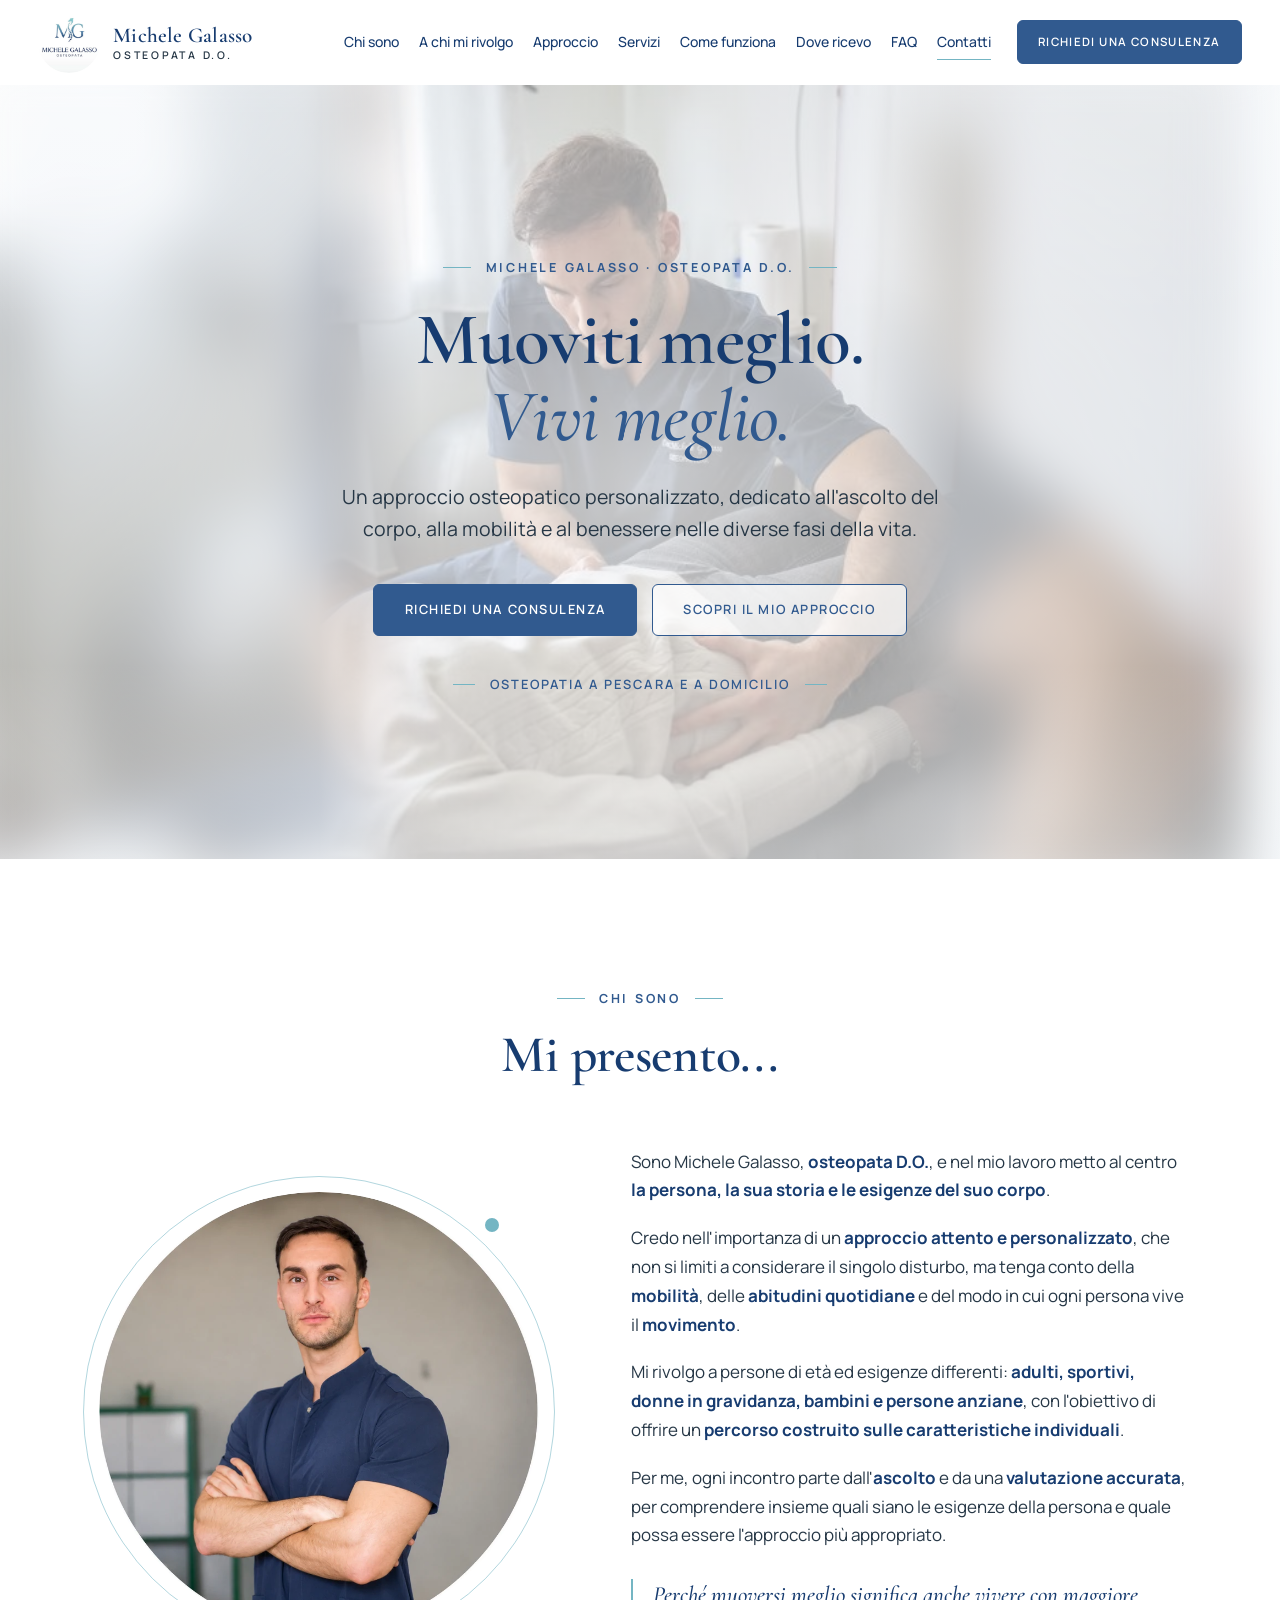
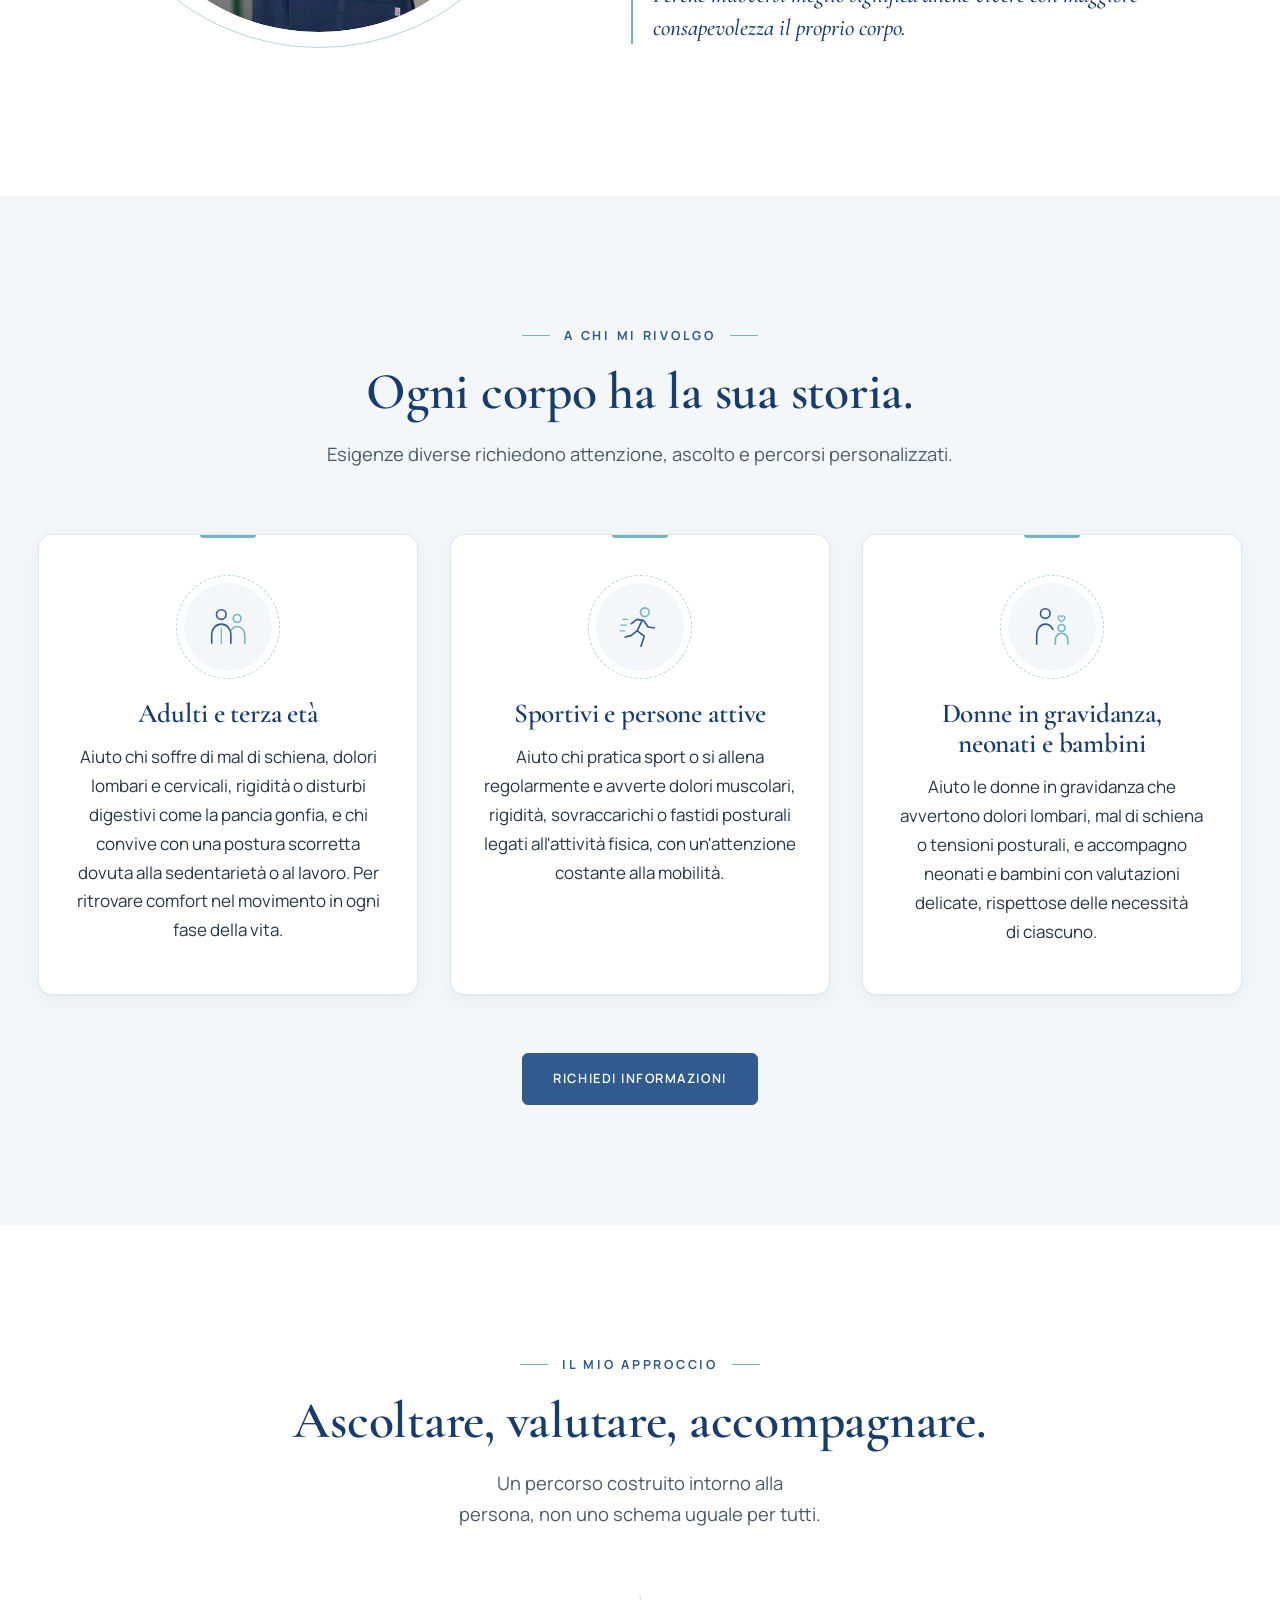
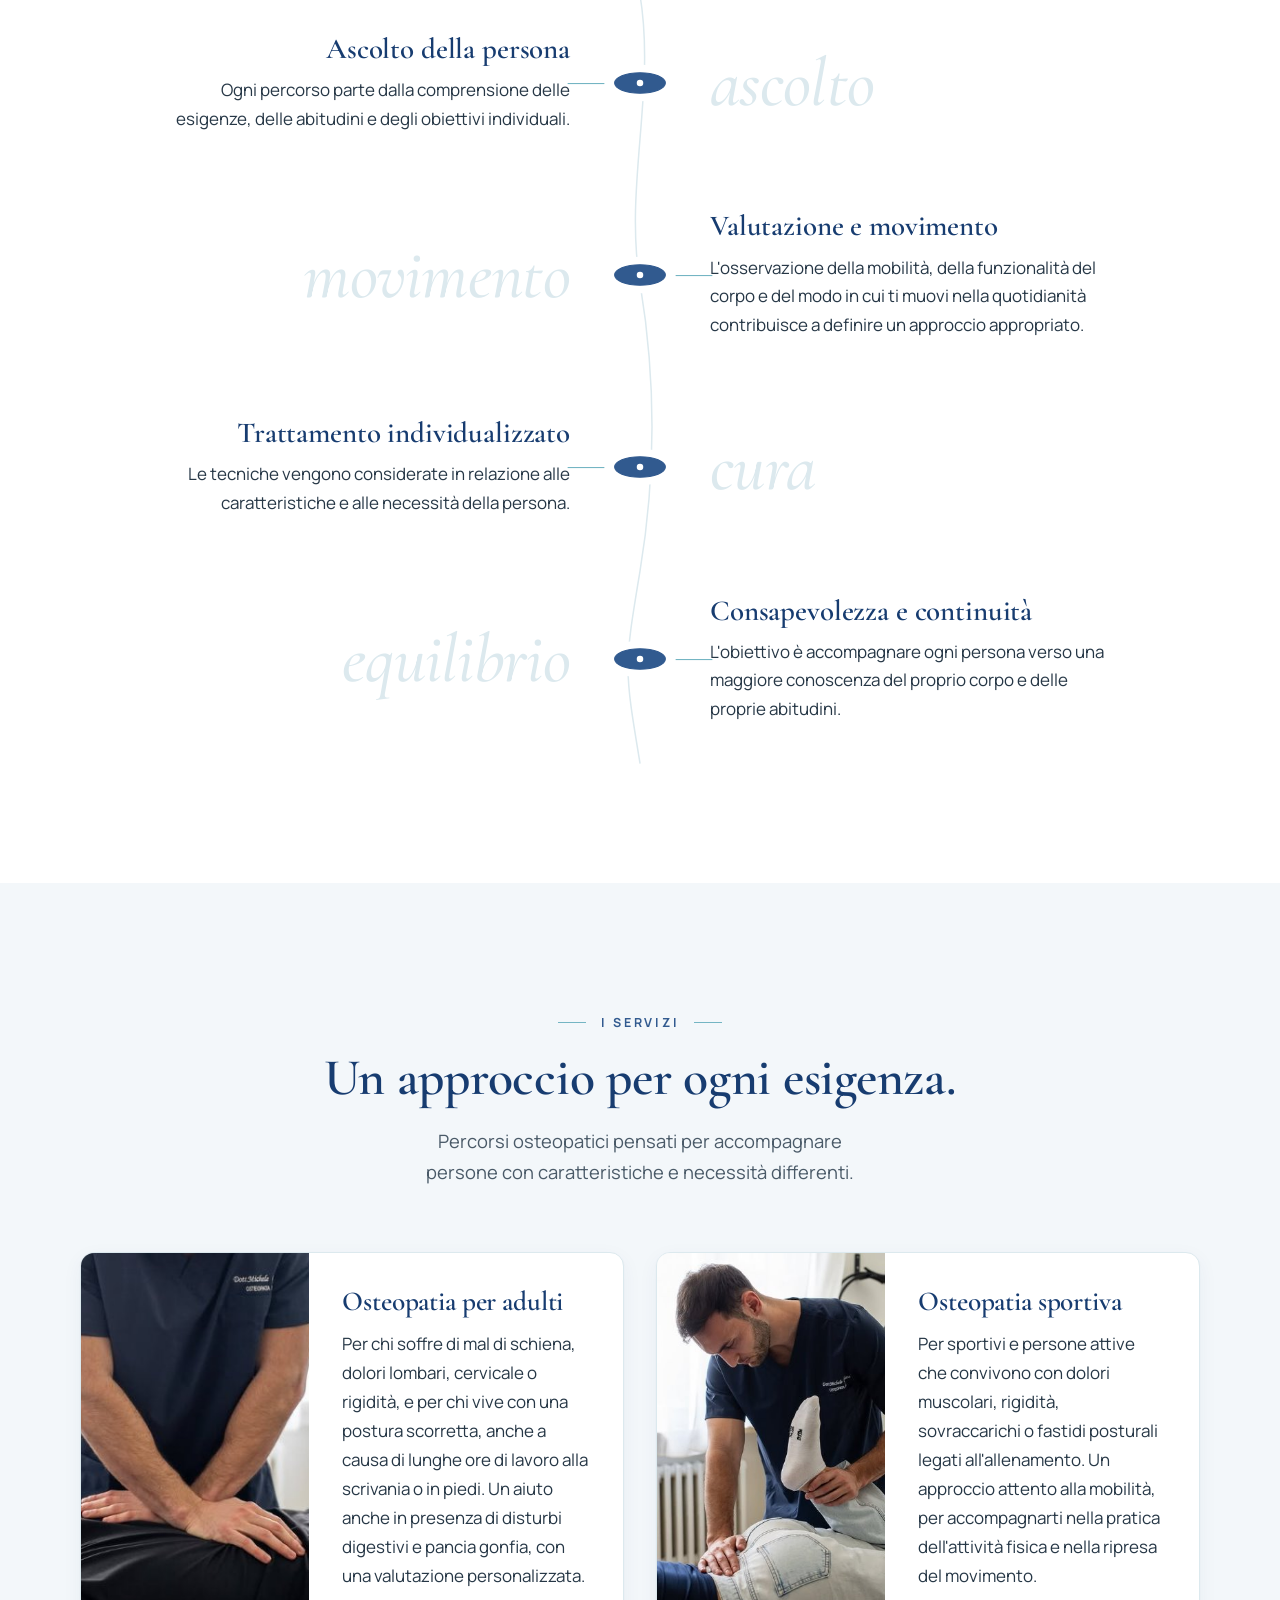
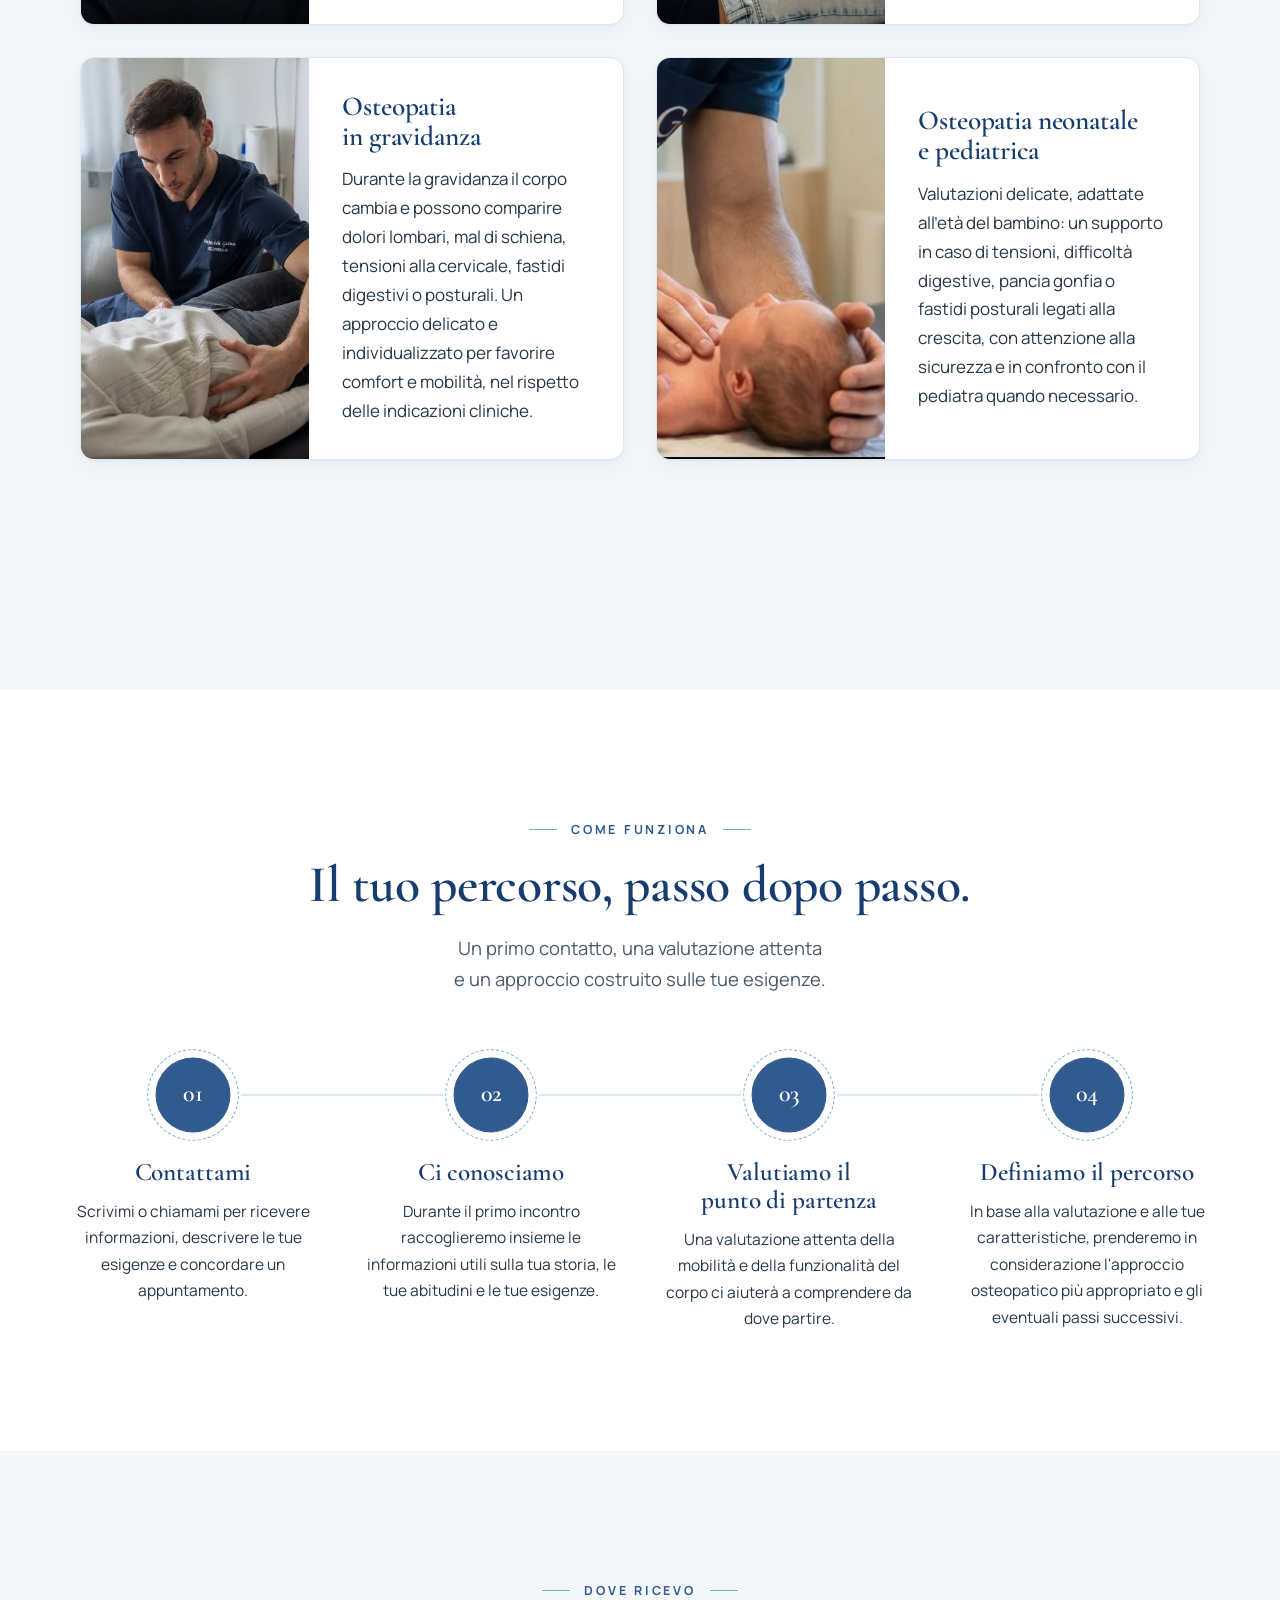
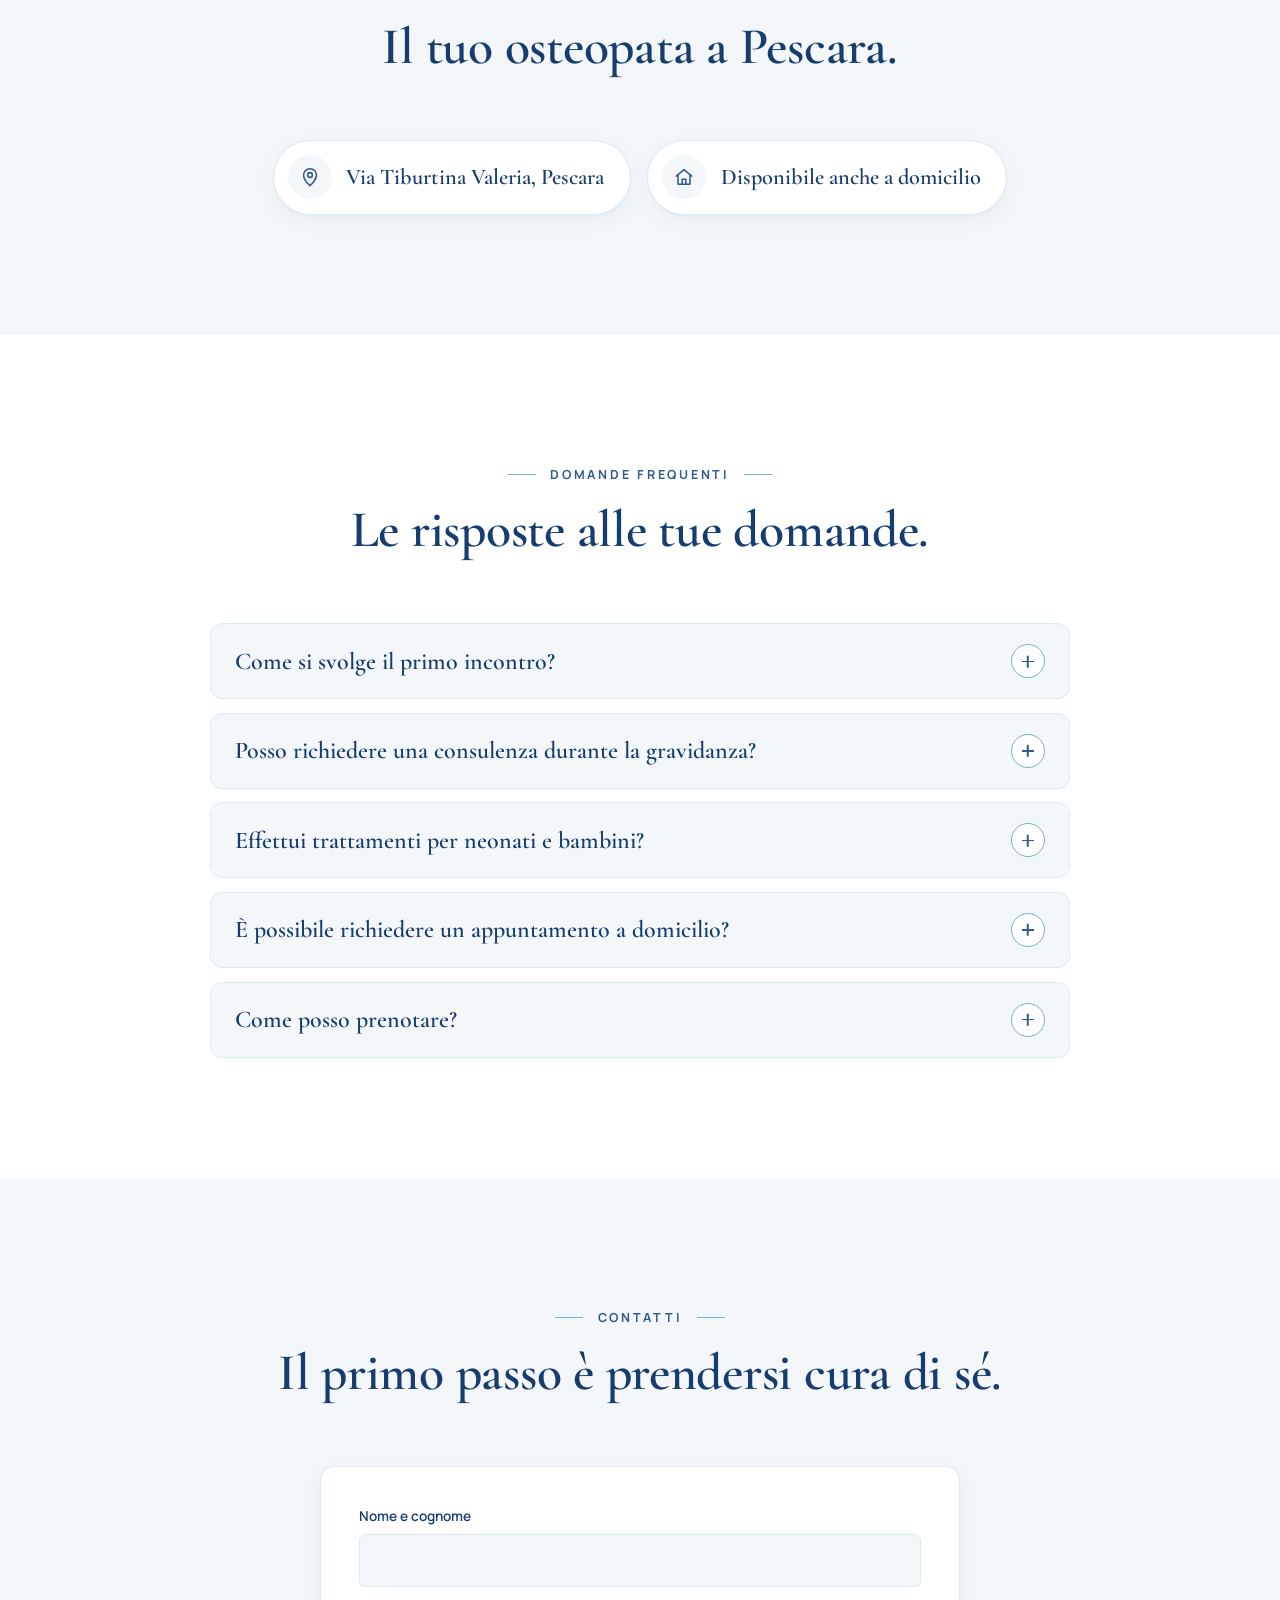
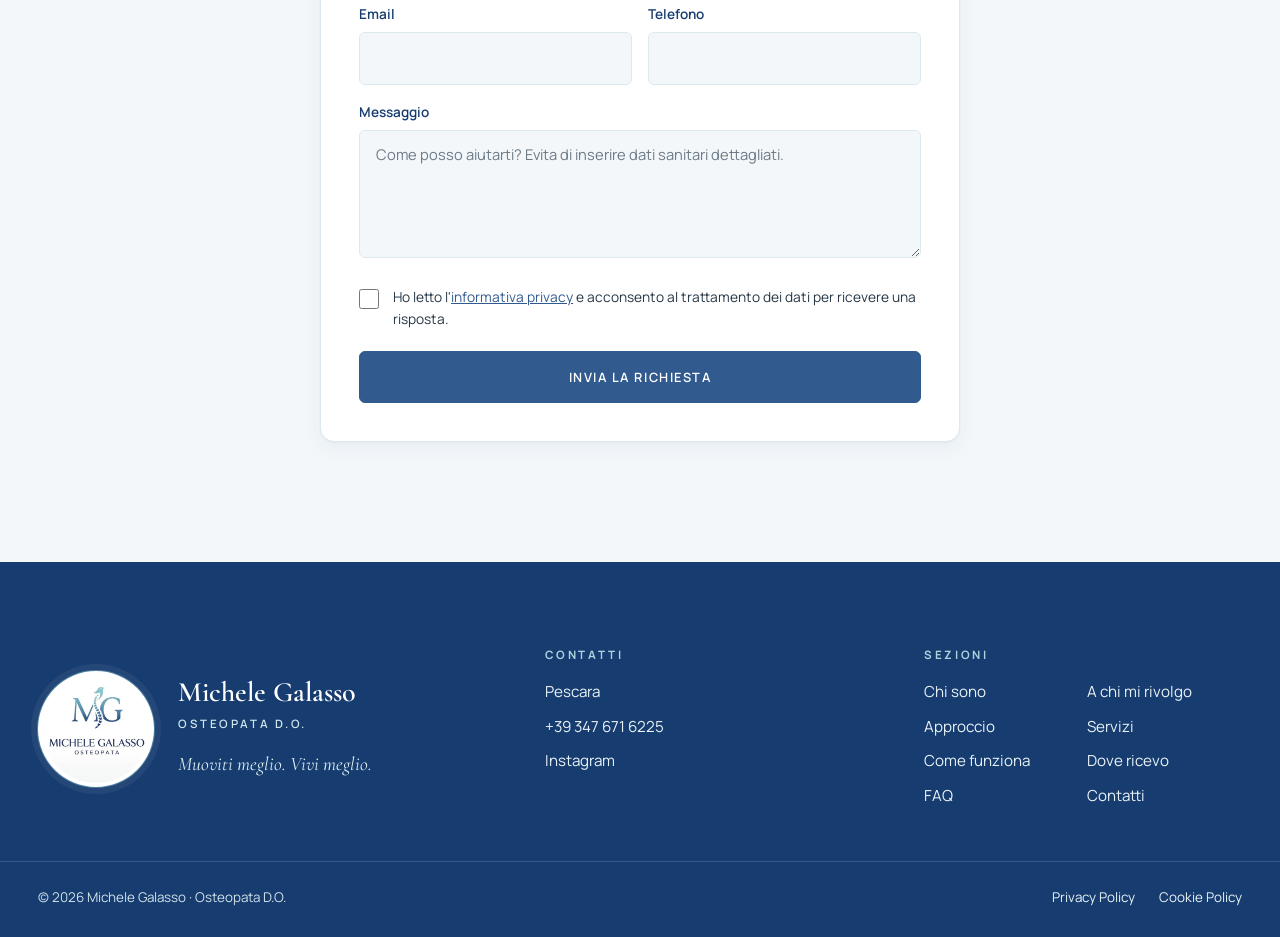
==== commit f47eb4e2: "Hero con foto intera su desktop e inquadratura foto pediatrica Co-Authored-By: Claude Opus 5.5 <nore" ====
--- a/index.html
+++ b/index.html
@@ -83,7 +83,8 @@
     <!-- ============ 2. HERO ============ -->
     <section class="hero" aria-labelledby="hero-title">
       <div class="hero-media">
-        <img src="assets/hero-michele-galasso-osteopata.jpg"
+        <img class="hero-bg" src="assets/hero-michele-galasso-osteopata.jpg" alt="" aria-hidden="true" width="471" height="567" decoding="async">
+        <img class="hero-photo" src="assets/hero-michele-galasso-osteopata.jpg"
              alt="Michele Galasso, osteopata, durante un trattamento osteopatico manuale su una paziente"
              width="471" height="567" fetchpriority="high" decoding="async">
       </div>
@@ -279,7 +280,7 @@
 
           <article class="card card--service reveal">
             <div class="card-media">
-              <img src="assets/servizio-pediatrica.jpg" style="object-position: 50% 68%"
+              <img src="assets/servizio-pediatrica.jpg" style="object-position: 88% 72%"
                    alt="Michele Galasso durante una valutazione osteopatica delicata su un neonato" width="327" height="413" loading="lazy" decoding="async">
             </div>
             <div class="card-body">
--- a/css/style.css
+++ b/css/style.css
@@ -224,8 +224,19 @@
   overflow: hidden;
   background: var(--ice);
 }
-.hero-media { position: absolute; inset: 0; z-index: -2; }
-.hero-media img { width: 100%; height: 100%; object-fit: cover; object-position: 50% 16%; }
+.hero-media { position: absolute; inset: 0; z-index: -2; overflow: hidden; }
+/* Desktop: foto intera al centro + stessa foto sfocata a riempire i lati */
+.hero-bg {
+  position: absolute; inset: -40px; width: calc(100% + 80px); height: calc(100% + 80px);
+  object-fit: cover; object-position: 50% 30%;
+  filter: blur(28px) saturate(0.9); opacity: 0.85;
+}
+.hero-photo {
+  position: absolute; top: 0; left: 50%; height: 100%; width: auto; max-width: none;
+  transform: translateX(-50%);
+  -webkit-mask-image: linear-gradient(90deg, transparent 0%, #000 16%, #000 84%, transparent 100%);
+          mask-image: linear-gradient(90deg, transparent 0%, #000 16%, #000 84%, transparent 100%);
+}
 .hero-overlay {
   position: absolute; inset: 0; z-index: -1;
   background:
@@ -247,7 +258,11 @@
 
 @media (max-width: 760px) {
   .hero { min-height: auto; padding-block: 4.25rem 4.5rem; }
-  .hero-media img { object-position: 46% 18%; }
+  .hero-bg { display: none; }
+  .hero-photo {
+    left: 0; width: 100%; transform: none; object-fit: cover; object-position: 46% 18%;
+    -webkit-mask-image: none; mask-image: none;
+  }
   .hero-overlay {
     background: linear-gradient(180deg, rgba(255, 255, 255, 0.6) 0%, rgba(255, 255, 255, 0.72) 40%, rgba(255, 255, 255, 0.78) 100%);
   }
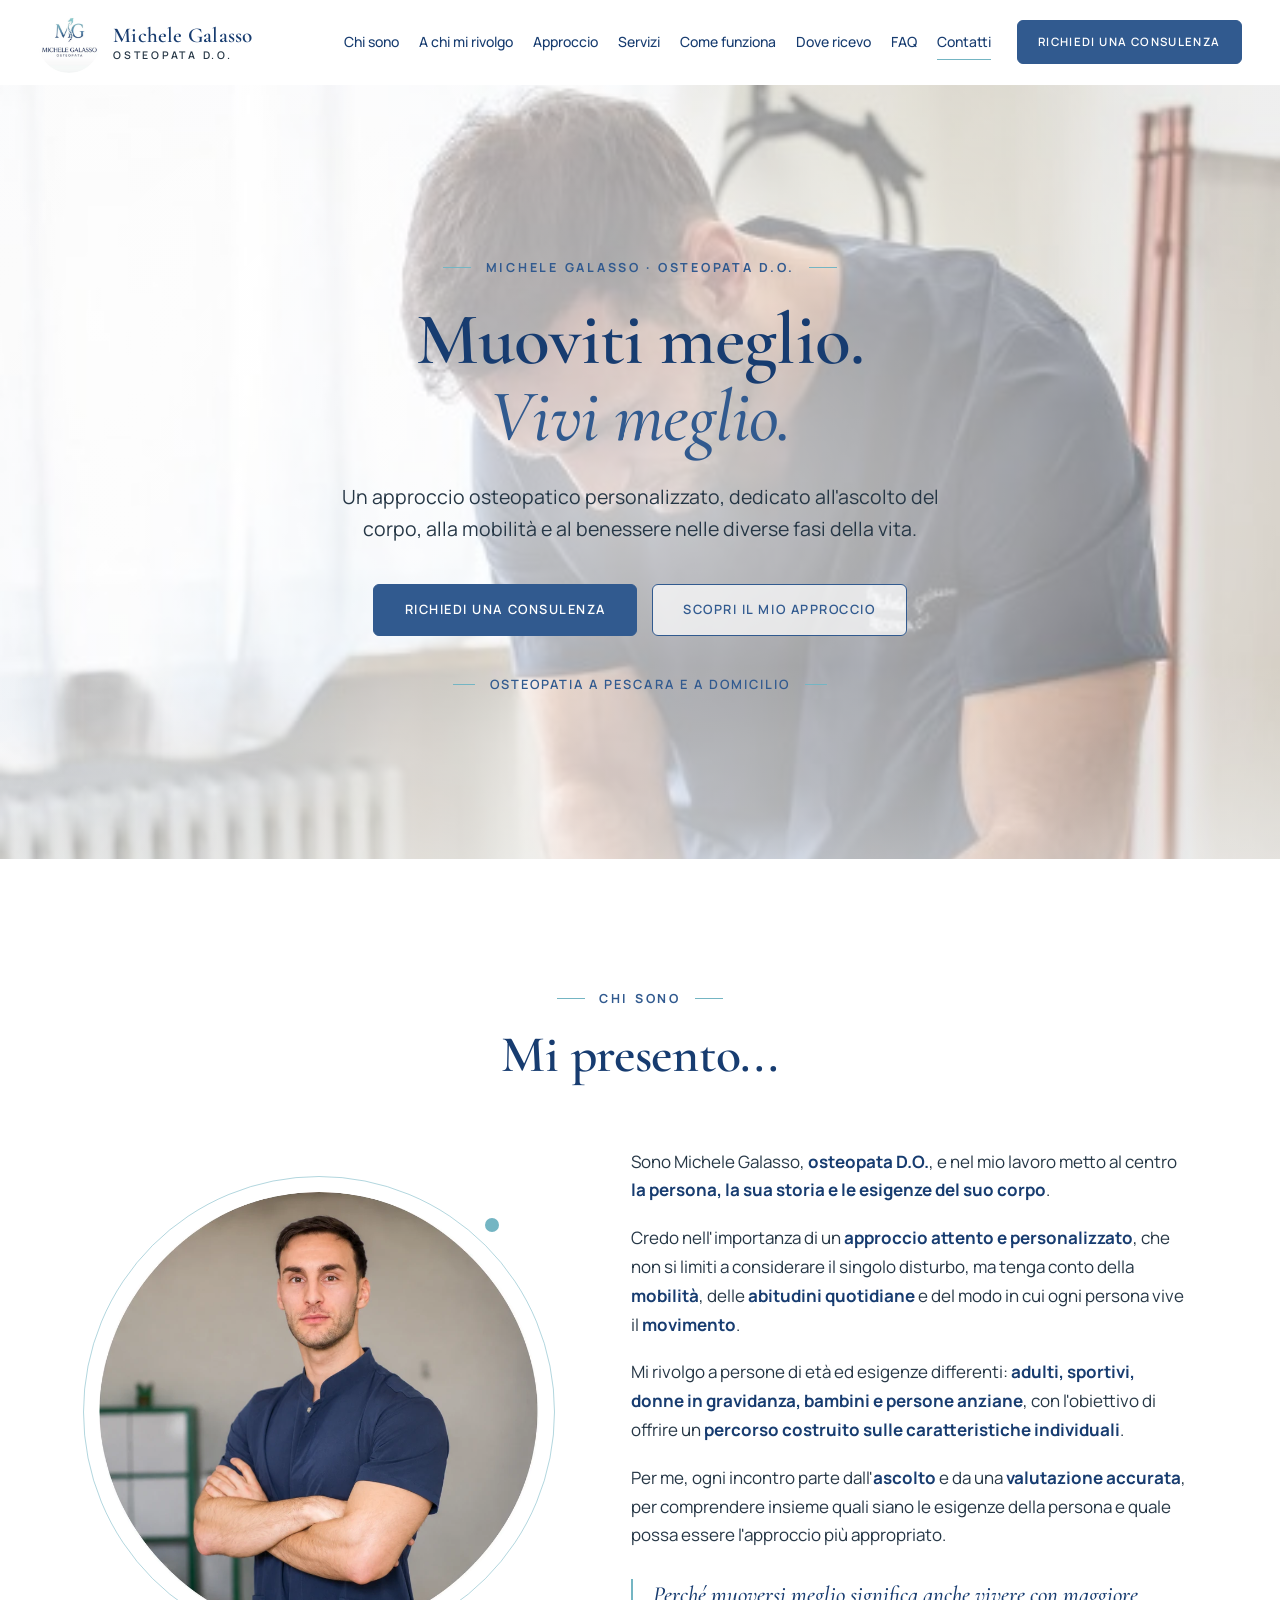
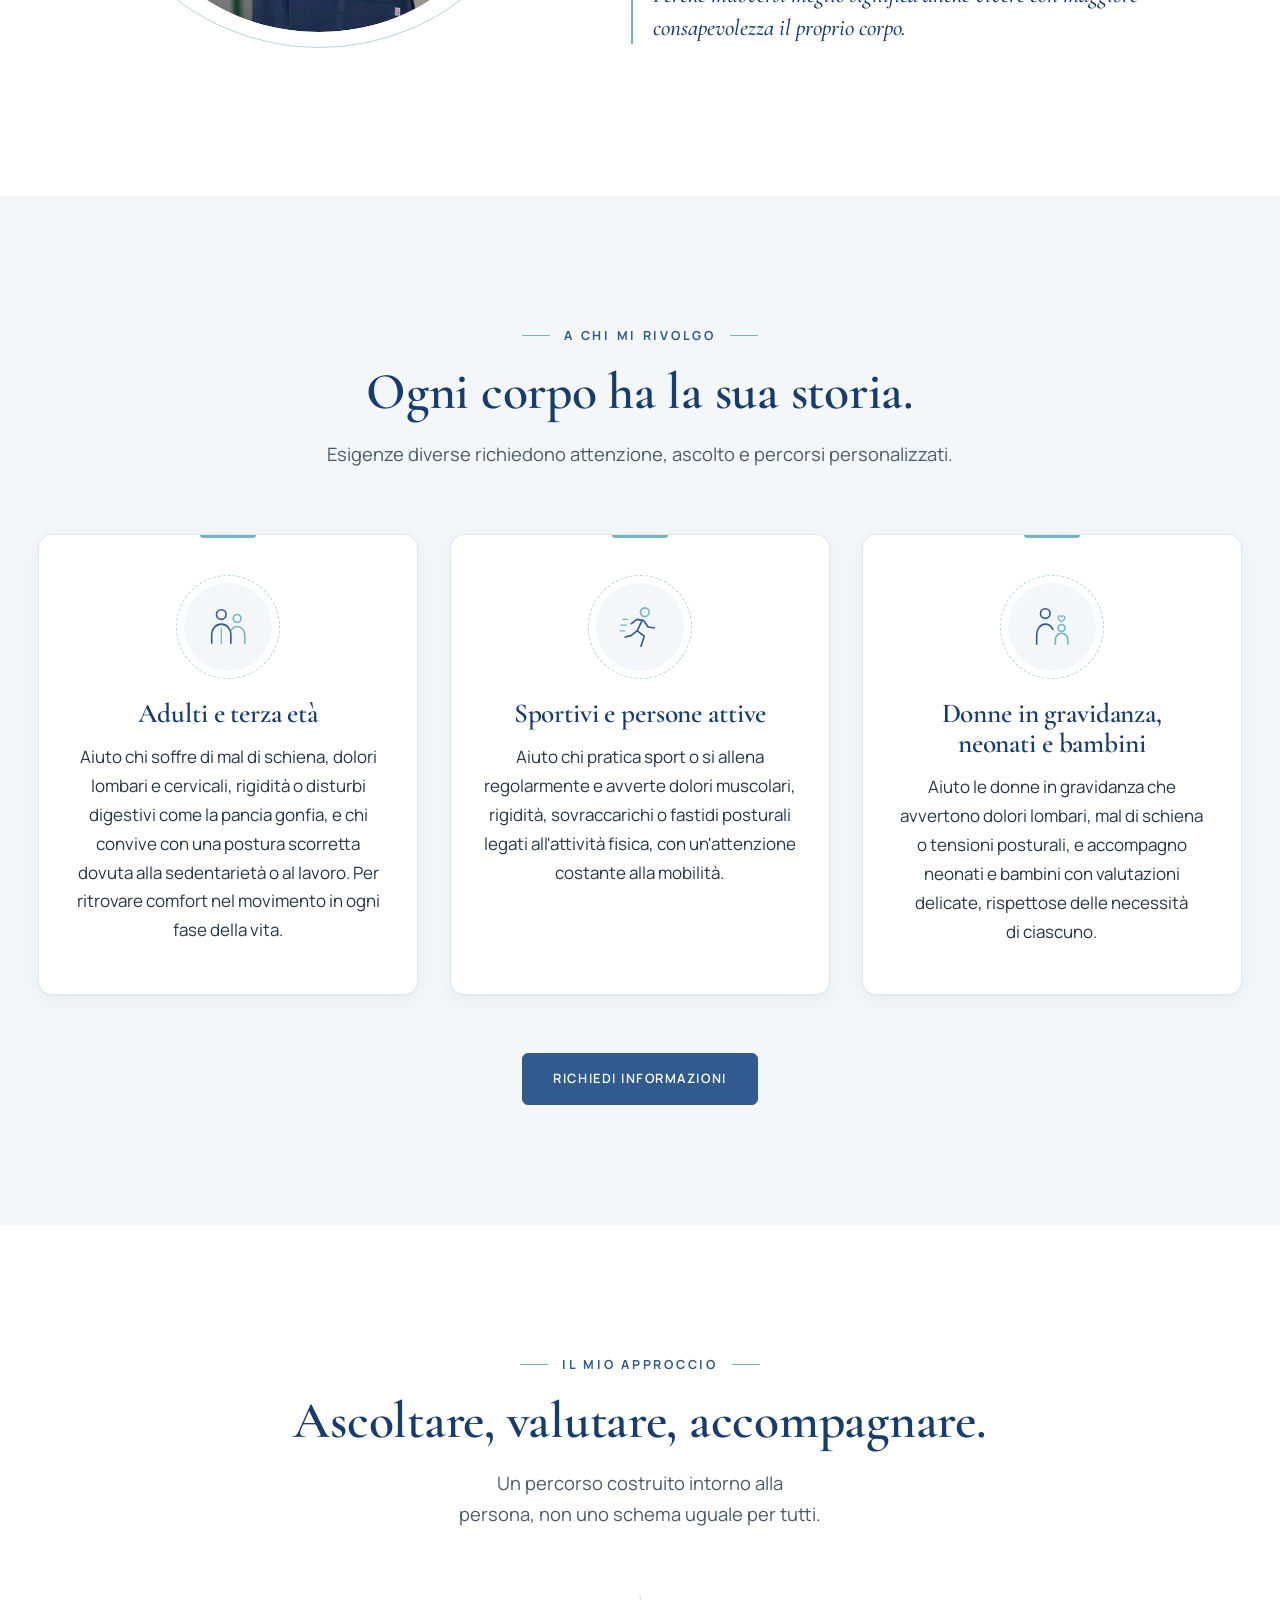
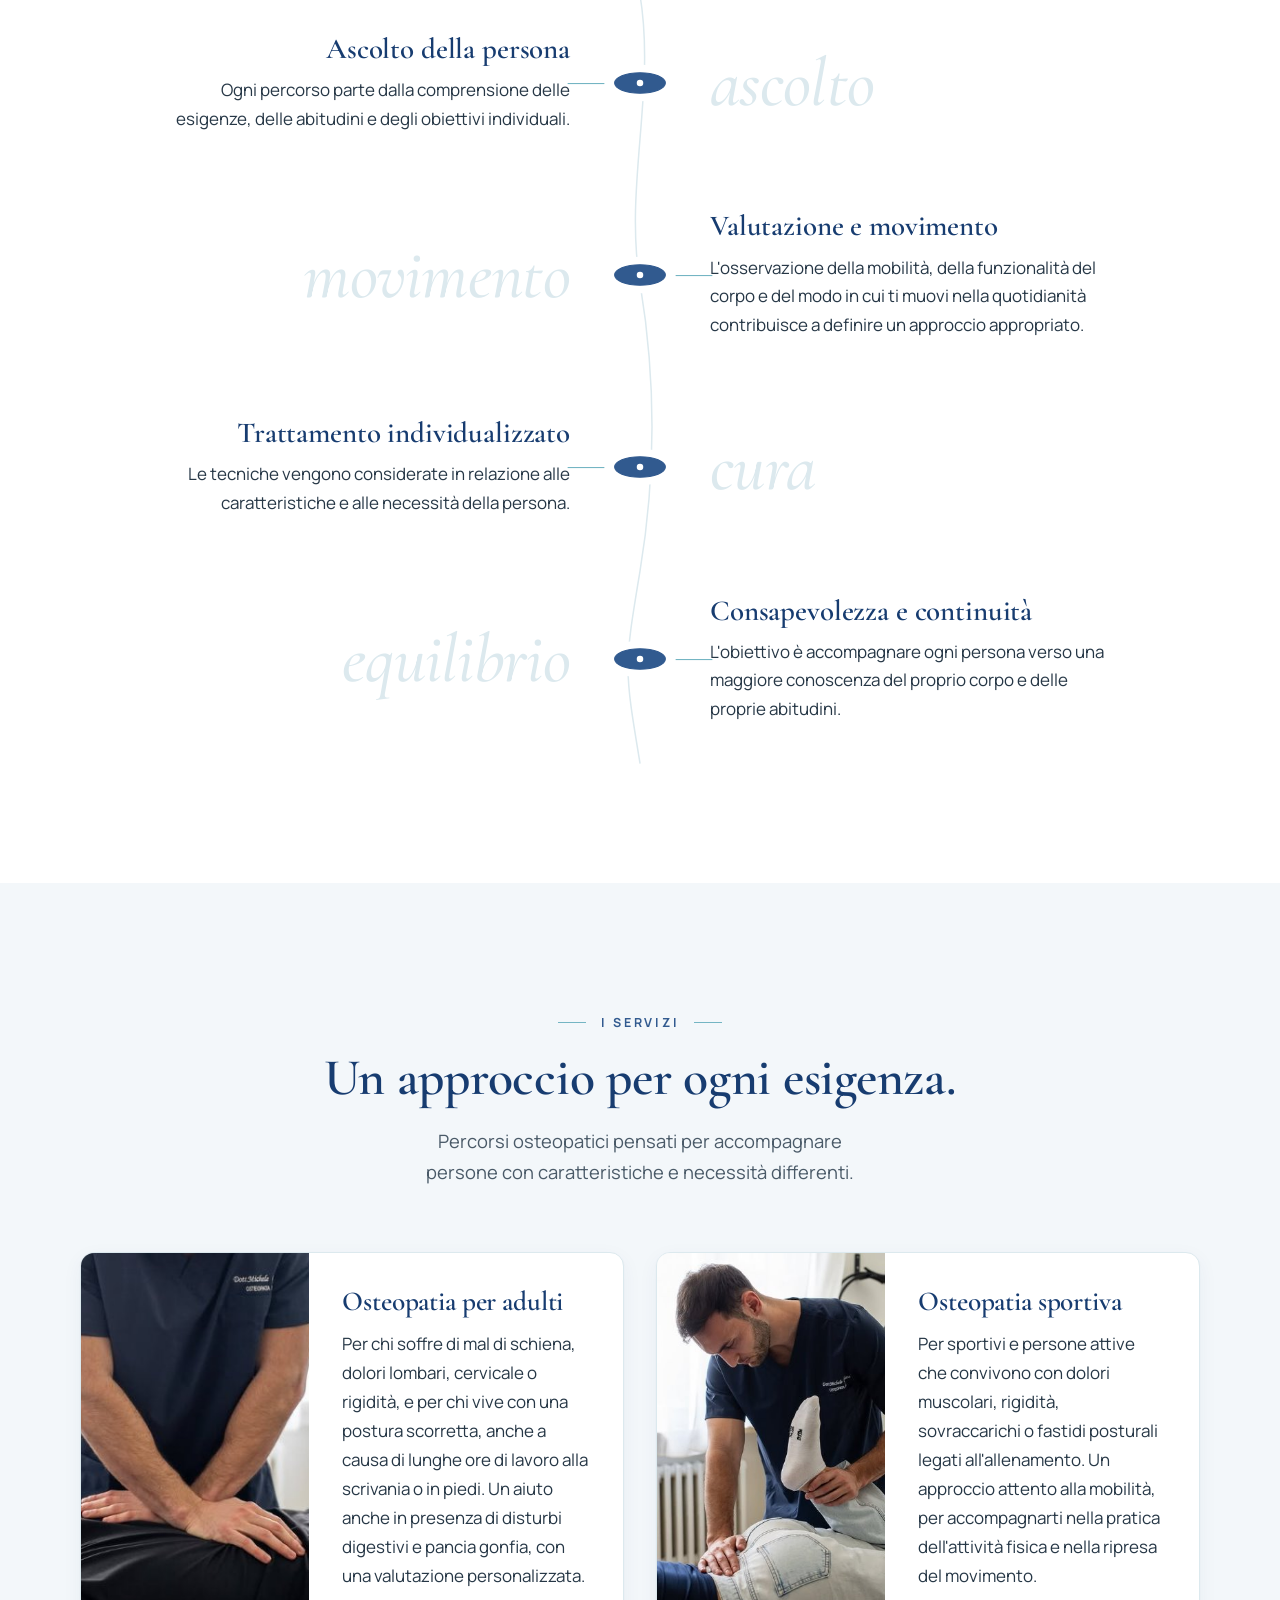
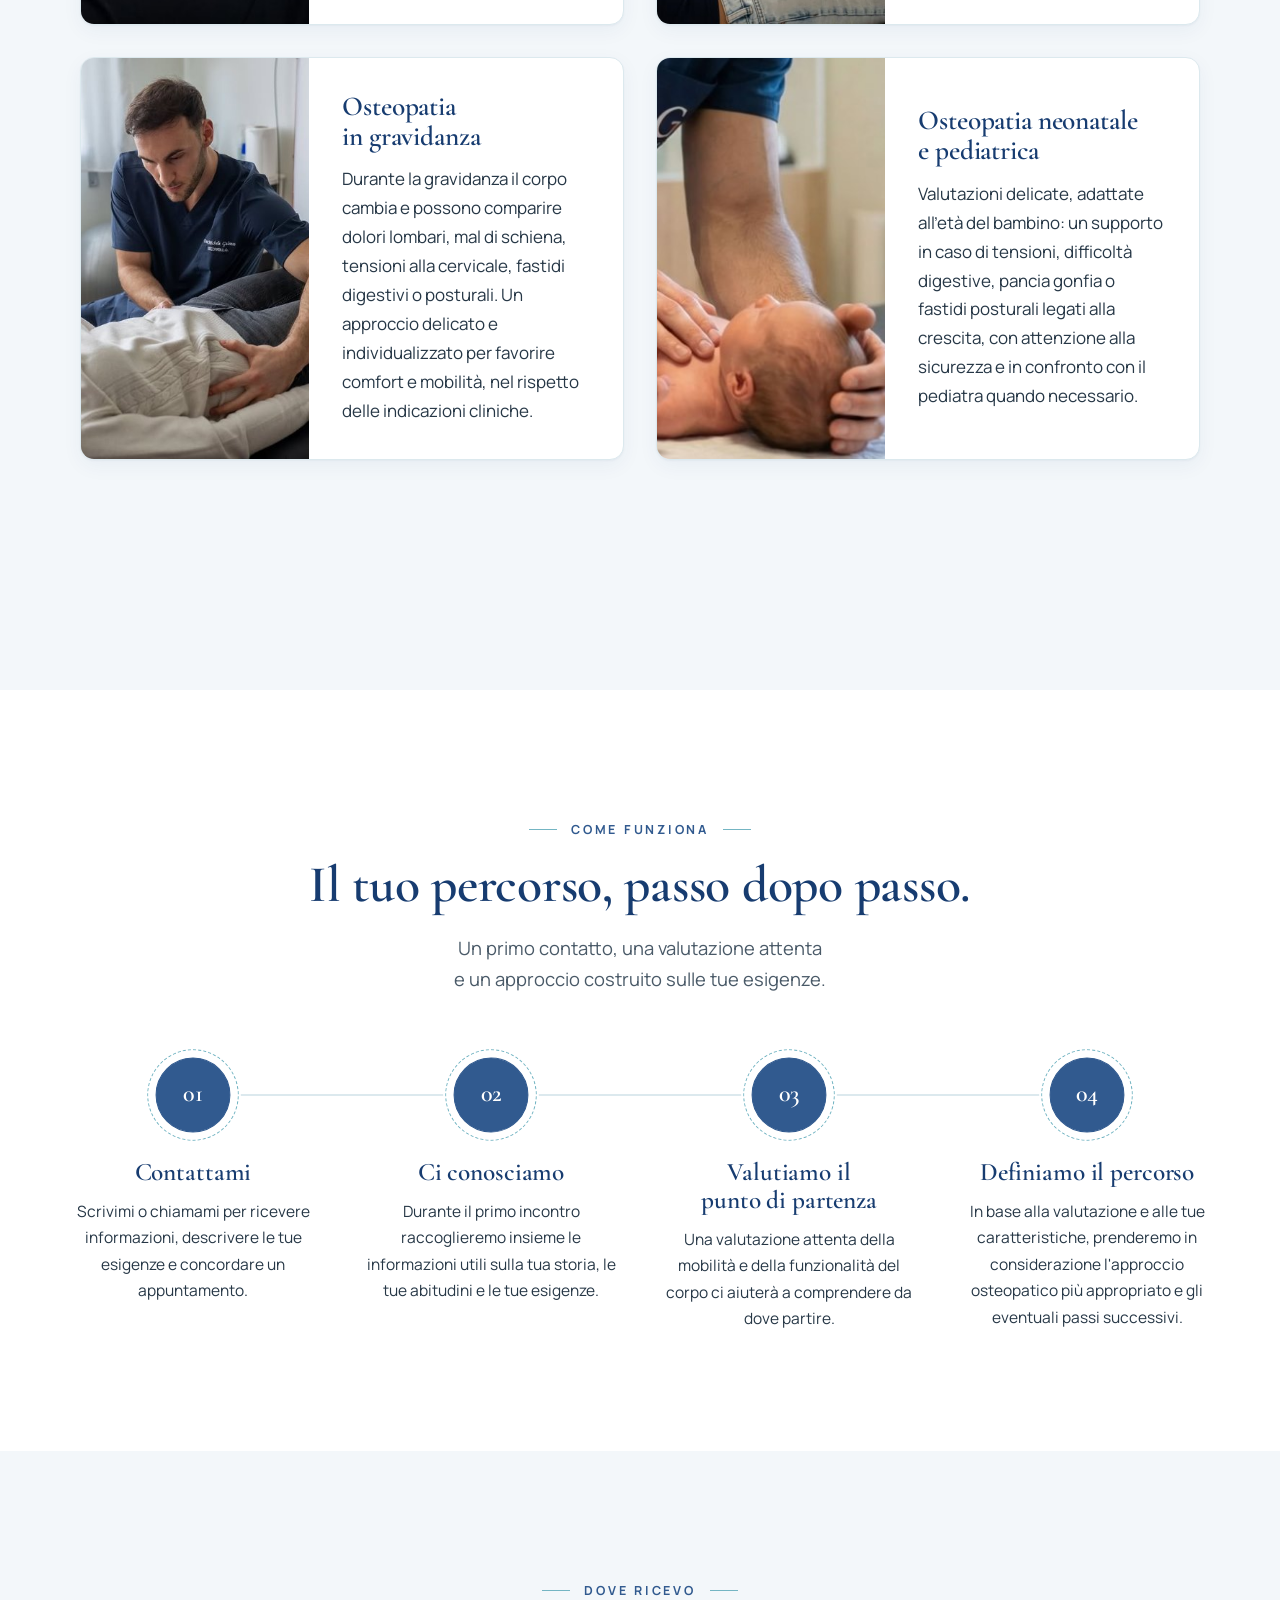
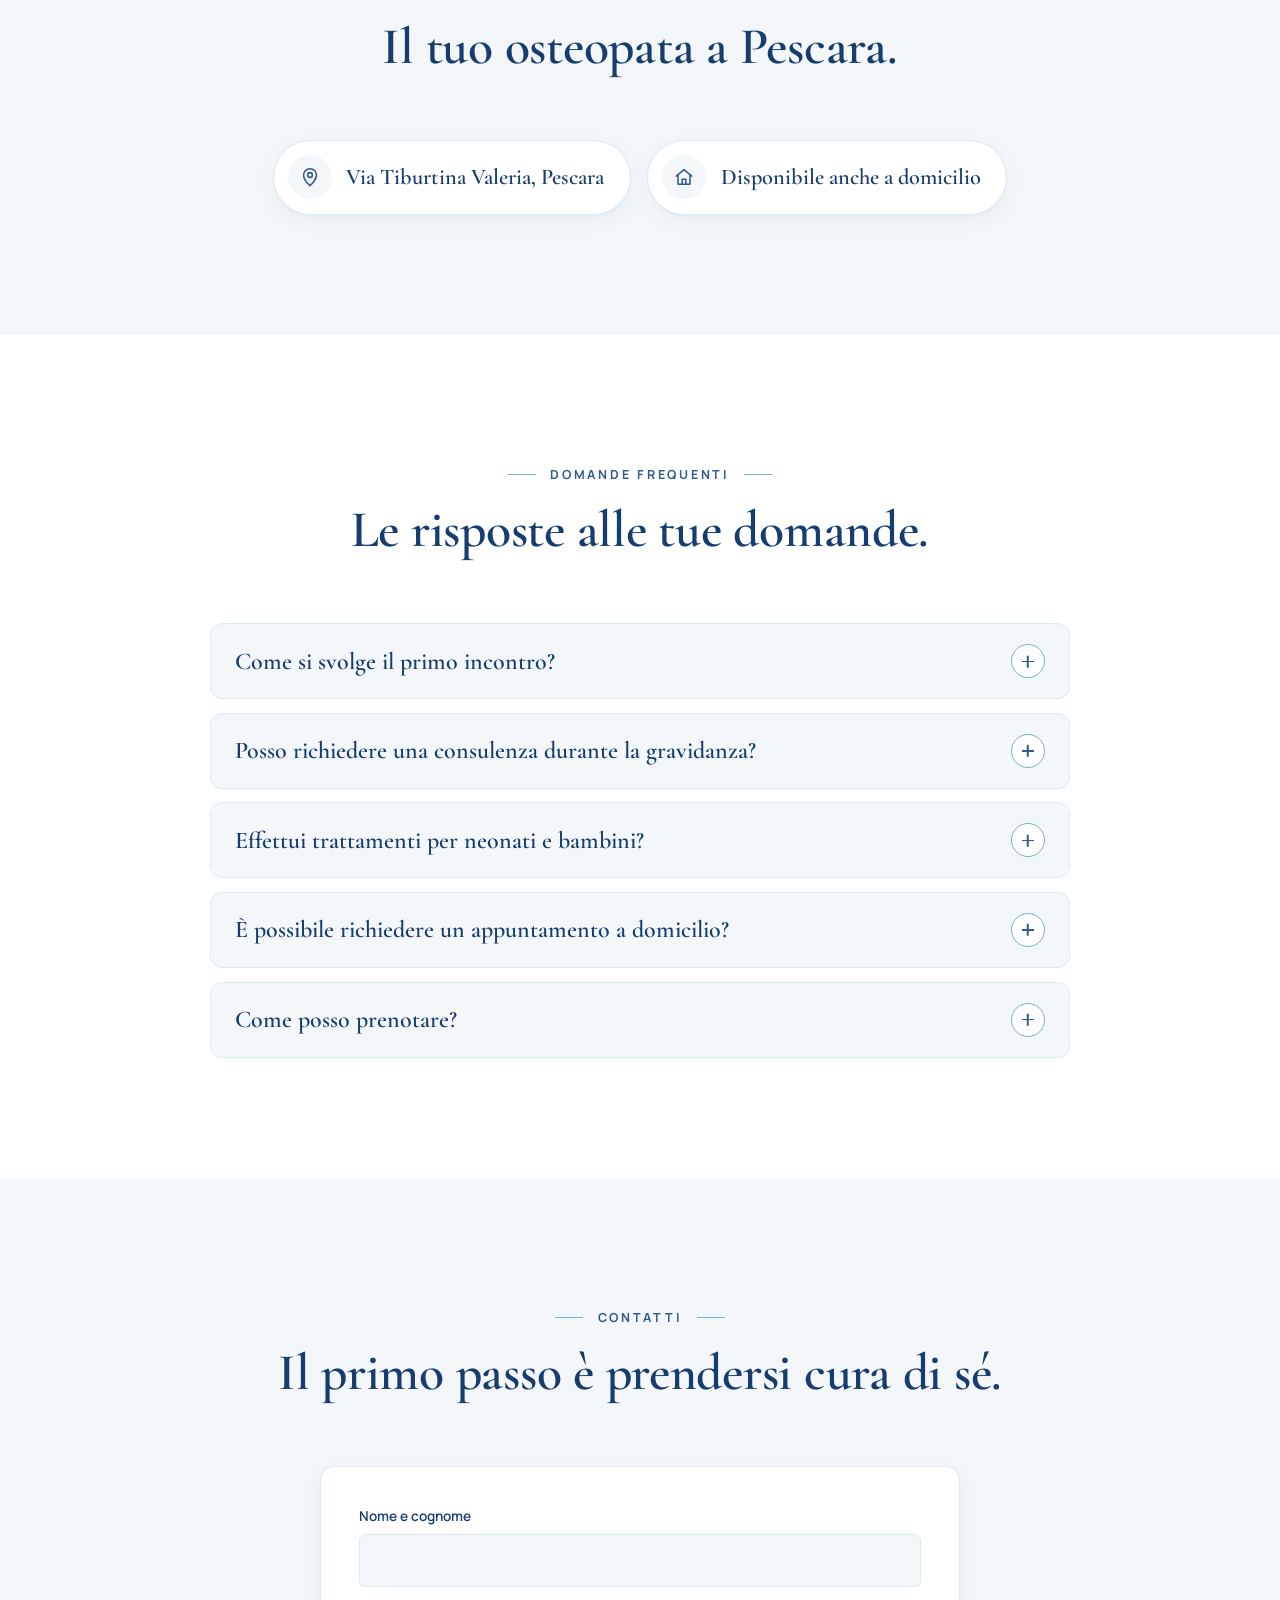
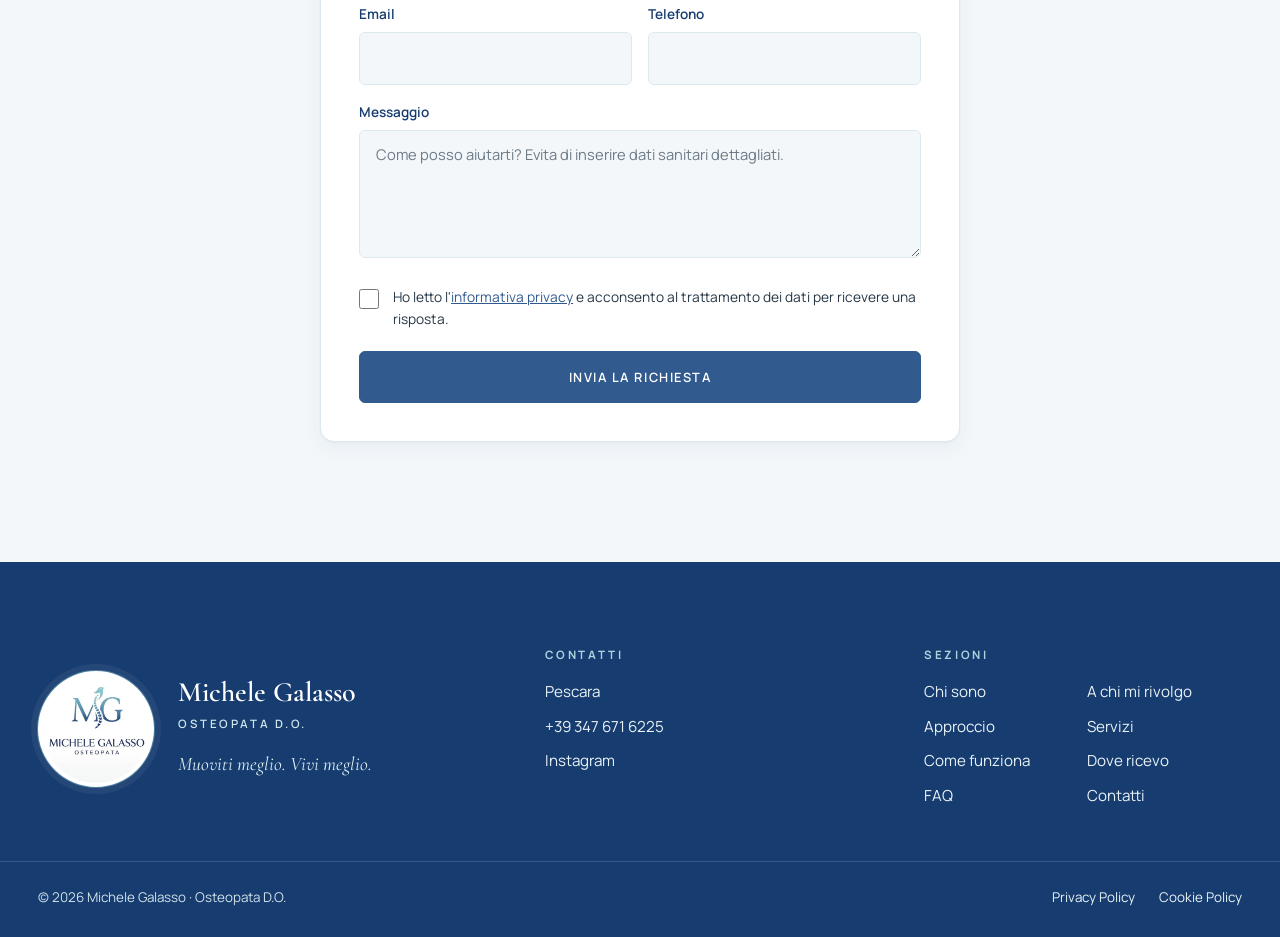
==== commit de92fa38: "Nuova foto hero a tutta copertura e foto pediatrica senza bordo nero Co-Authored-By: Claude Opus 5.5" ====
--- a/index.html
+++ b/index.html
@@ -83,10 +83,9 @@
     <!-- ============ 2. HERO ============ -->
     <section class="hero" aria-labelledby="hero-title">
       <div class="hero-media">
-        <img class="hero-bg" src="assets/hero-michele-galasso-osteopata.jpg" alt="" aria-hidden="true" width="471" height="567" decoding="async">
         <img class="hero-photo" src="assets/hero-michele-galasso-osteopata.jpg"
-             alt="Michele Galasso, osteopata, durante un trattamento osteopatico manuale su una paziente"
-             width="471" height="567" fetchpriority="high" decoding="async">
+             alt="Michele Galasso, osteopata, durante un trattamento osteopatico sulla schiena di una paziente"
+             width="474" height="591" fetchpriority="high" decoding="async">
       </div>
       <div class="hero-overlay" aria-hidden="true"></div>
       <div class="container hero-content">
--- a/css/style.css
+++ b/css/style.css
@@ -225,18 +225,8 @@
   background: var(--ice);
 }
 .hero-media { position: absolute; inset: 0; z-index: -2; overflow: hidden; }
-/* Desktop: foto intera al centro + stessa foto sfocata a riempire i lati */
-.hero-bg {
-  position: absolute; inset: -40px; width: calc(100% + 80px); height: calc(100% + 80px);
-  object-fit: cover; object-position: 50% 30%;
-  filter: blur(28px) saturate(0.9); opacity: 0.85;
-}
-.hero-photo {
-  position: absolute; top: 0; left: 50%; height: 100%; width: auto; max-width: none;
-  transform: translateX(-50%);
-  -webkit-mask-image: linear-gradient(90deg, transparent 0%, #000 16%, #000 84%, transparent 100%);
-          mask-image: linear-gradient(90deg, transparent 0%, #000 16%, #000 84%, transparent 100%);
-}
+/* Foto a tutta copertura della hero, con overlay bianco */
+.hero-photo { width: 100%; height: 100%; object-fit: cover; object-position: 55% 12%; }
 .hero-overlay {
   position: absolute; inset: 0; z-index: -1;
   background:
@@ -258,11 +248,7 @@
 
 @media (max-width: 760px) {
   .hero { min-height: auto; padding-block: 4.25rem 4.5rem; }
-  .hero-bg { display: none; }
-  .hero-photo {
-    left: 0; width: 100%; transform: none; object-fit: cover; object-position: 46% 18%;
-    -webkit-mask-image: none; mask-image: none;
-  }
+  .hero-photo { object-position: 60% 20%; }
   .hero-overlay {
     background: linear-gradient(180deg, rgba(255, 255, 255, 0.6) 0%, rgba(255, 255, 255, 0.72) 40%, rgba(255, 255, 255, 0.78) 100%);
   }
